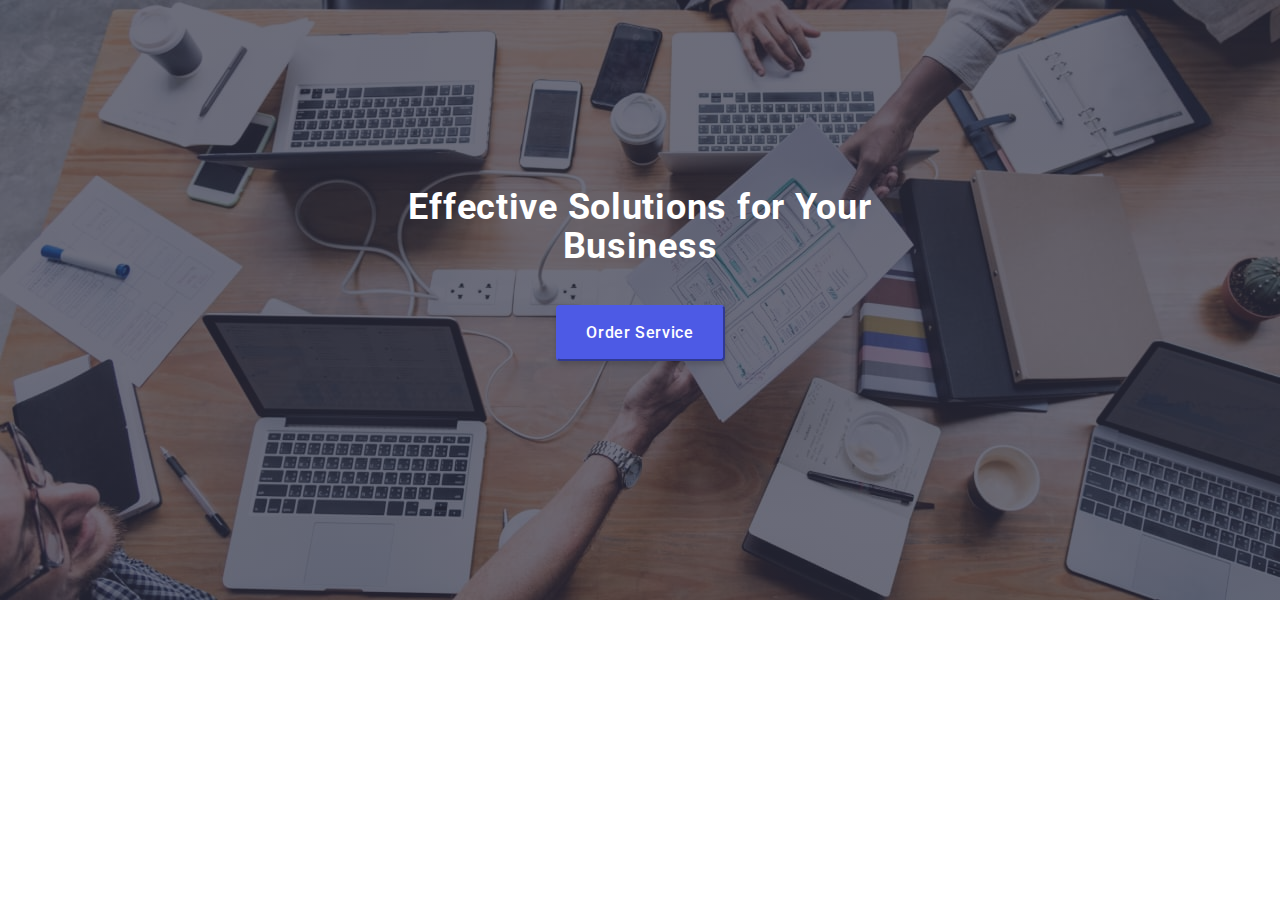
==== index.html @ 5e8e999f "team+customers+begin hero" ====
<!DOCTYPE html>
<html lang="en">
<head>
    <meta charset="UTF-8">
    <meta http-equiv="X-UA-Compatible" content="IE=edge">
    <meta name="viewport" content="width=device-width, initial-scale=1.0">
    <title>WEBStudio</title>
    <link rel="preconnect" href="https://fonts.googleapis.com">
    <link rel="preconnect" href="https://fonts.gstatic.com" crossorigin>
    <link href="https://fonts.googleapis.com/css2?family=Raleway:wght@800&family=Roboto:wght@400;500;700&display=swap" rel="stylesheet">
    <link rel="stylesheet" href="https://cdnjs.cloudflare.com/ajax/libs/modern-normalize/1.1.0/modern-normalize.min.css">
    <link rel="stylesheet" href="./css/styles.css">
    <link rel="stylesheet" href="./css/mobile.css">
    <link rel="stylesheet" href="./css/tablet.css">
    <link rel="stylesheet" href="./css/desktop.css">
</head>
<body>

        <!-- <header class="main-header">
            <div class="flex container">
            <nav class="menu  flex-box-nav">
                <a class="link logo " href="./index.html"><span class="first-part-logo ">Web</span>Studio</a>
                <ul class="list flex-nav">
                    <li class="menu-item">
                        <a class="menu-link link current" href="./index.html">Studio</a> </li>
                    <li class="menu-item">
                        <a class="menu-link link" href="./portfolio.html">Portfolio</a></li>
                    <li class="menu-item">
                        <a class="menu-link link" href="">Contacts</a></li>
                </ul>
            </nav>
            <ul class="list flex-contact">  
                <li><a class="link contact-email" href="mailto:info@devstudio.com">info@devstudio.com</a></li>
                <li><a class="link contact-phone-number" href="tel:+110001111111">+11 (000) 111-11-11</a></li>      
            </ul>
        </div>
        </header> -->
    
<main>
    <section class="hero">
        <div class="container box-hero">
        <h1 class="hero-tittle dark-theme">Effective Solutions for Your Business</h1>
        <button class="modal-btn" data-modal-open type="button">Order Service</button>
        </div>
    </section>
    <!-- <section class="tools">
        <div class="container box-tools">
    <h2 class="visually-hidden">Our tools</h2>
        <ul class="list flex main-flex-tools">
            <li class="tools-flex icon-antenna">
                <h3 class="title-tools ">Strategy</h3>
                <p class="section-description">Our goal is to identify the business
                    problem to walk away with the perfect and creative solution. </p>
            </li>
            <li class="tools-flex icon-clock">
                <h3 class="title-tools ">Punctuality</h3>
                <p class="section-description">Bring the key message to the brand's audience for the best price within the shortest possible time.</p>
            </li>
            <li class="tools-flex icon-diagram">
                <h3 class="title-tools">Diligence</h3>
                <p class="section-description">Research and confirm brands that present the strongest digital growth opportunities and minimize risk.</p>
            </li>
            <li class="tools-flex icon-astronaut">
                <h3 class="title-tools">Technologies</h3>
                <p class="section-description">Design practice focused on digital experiences. We bring forth a deep passion for problem-solving.</p>
            </li>
        </ul>
    </div>
    </section> -->
    <!-- <section class="functions">
        <div class="container">
        <h2 class="title-functions ">What are we doing</h2>
            <ul class="list flex">
                <li><a class="link" href=""><img src="./images/what-are-we-doing/display.jpg" alt="display with information" width="360"> </a></li>
                <li><a class="link" href=""><img src="./images/what-are-we-doing/display-variant.jpg" alt="variation of stiles display" width="360"></a></li>
                <li> <a class="link" href=""><img src="./images/what-are-we-doing/display-notebook.jpg" alt="display in front of notebook" width="360"></a></li>
            </ul>
        </div>
        </section> -->

    <!-- <section class="team">
        <div class="container box-tools">
        <h2 class="title-functions"> Our Team </h2>
        <ul class="list flex">
            <li class="team-bg">
                <a class="link" href=""><img src="./images/Our-Team/mark-guerrero.jpg" alt="Mark Guerrero" width="264"></a>
                <div class="box-team">
                <h3 class="subteam-title">Mark Guerrero</h3>
                <p class="paragraph-team">Product Designer</p>

                <ul class="team-list list">
                    <li class="team-soc-list">
                        <a href="" class="team-soc-link link"> 
                            <svg class="team-soc-icon" width="20" height="20">
                            <use href="./images/icons/soc-link/symbol-defs.svg#icon-instagram"></use>
                        </svg>   
                    </a>
                    </li>
                    <li class="team-soc-list">
                        <a href="" class="team-soc-link link"> 
                            <svg class="team-soc-icon" width="20" height="20">
                            <use href="./images/icons/soc-link/symbol-defs.svg#icon-twitter"></use>
                        </svg>   
                    </a>
                    </li>
                    <li class="team-soc-list">
                        <a href="" class="team-soc-link link"> 
                            <svg class="team-soc-icon" width="20" height="20">
                            <use href="./images/icons/soc-link/symbol-defs.svg#icon-facebook"></use>
                        </svg>   
                    </a>
                    </li>
                    <li class="team-soc-list">
                        <a href="" class="team-soc-link link"> 
                            <svg class="team-soc-icon" width="20" height="20">
                            <use href="./images/icons/soc-link/symbol-defs.svg#icon-linkedin"></use>
                        </svg>   
                    </a>
                    </li>
                </ul>
                </div>
            </li>
            <li class="team-bg">
                <a class="link" href=""><img src="./images/Our-Team/tom-ford.jpg" alt="Tom Ford" width="264"></a>
                <div class="box-team">
                <h3 class="subteam-title">Tom Ford</h3>
                <p class="paragraph-team">Frontend Developer</p>
                <ul class="team-list list">
                    <li class="team-soc-list">
                        <a href="" class="team-soc-link link"> 
                            <svg class="team-soc-icon" width="20" height="20">
                            <use href="./images/icons/soc-link/symbol-defs.svg#icon-instagram"></use>
                        </svg>   
                    </a>
                    </li>
                    <li class="team-soc-list">
                        <a href="" class="team-soc-link link"> 
                            <svg class="team-soc-icon" width="20" height="20">
                            <use href="./images/icons/soc-link/symbol-defs.svg#icon-twitter"></use>
                        </svg>   
                    </a>
                    </li>
                    <li class="team-soc-list">
                        <a href="" class="team-soc-link link"> 
                            <svg class="team-soc-icon" width="20" height="20">
                            <use href="./images/icons/soc-link/symbol-defs.svg#icon-facebook"></use>
                        </svg>   
                    </a>
                    </li>
                    <li class="team-soc-list">
                        <a href="" class="team-soc-link link"> 
                            <svg class="team-soc-icon" width="20" height="20">
                            <use href="./images/icons/soc-link/symbol-defs.svg#icon-linkedin"></use>
                        </svg>   
                    </a>
                    </li>
                </ul>
                </div>
            </li>
            <li class="team-bg">
                <a class="link" href=""><img src="./images/Our-Team/camila-garcia.jpg" alt="Camila Garcia" width="264"></a>
                <div class="box-team">
                <h3 class="subteam-title">Camila Garcia</h3>
                <p class="paragraph-team">Marketing</p>
                <ul class="team-list list">
                    <li class="team-soc-list">
                        <a href="" class="team-soc-link link"> 
                            <svg class="team-soc-icon" width="20" height="20">
                            <use href="./images/icons/soc-link/symbol-defs.svg#icon-instagram"></use>
                        </svg>   
                    </a>
                    </li>
                    <li class="team-soc-list">
                        <a href="" class="team-soc-link link"> 
                            <svg class="team-soc-icon" width="20" height="20">
                            <use href="./images/icons/soc-link/symbol-defs.svg#icon-twitter"></use>
                        </svg>   
                    </a>
                    </li>
                    <li class="team-soc-list">
                        <a href="" class="team-soc-link link"> 
                            <svg class="team-soc-icon" width="20" height="20">
                            <use href="./images/icons/soc-link/symbol-defs.svg#icon-facebook"></use>
                        </svg>   
                    </a>
                    </li>
                    <li class="team-soc-list">
                        <a href="" class="team-soc-link link"> 
                            <svg class="team-soc-icon" width="20" height="20">
                            <use href="./images/icons/soc-link/symbol-defs.svg#icon-linkedin"></use>
                        </svg>   
                    </a>
                    </li>
                </ul>
                </div>
            </li>
            <li class="team-bg">
                <a class="link" href=""><img src="./images/Our-Team/daniel-wilson.jpg" alt="Daniel Wilson" width="264"></a>
                <div class="box-team">
                <h3 class="subteam-title">Daniel Wilson</h3>
                <p class="paragraph-team">UI Designer</p>
                <ul class="team-list list">
                    <li class="team-soc-list">
                        <a href="" class="team-soc-link link"> 
                            <svg class="team-soc-icon" width="20" height="20">
                            <use href="./images/icons/soc-link/symbol-defs.svg#icon-instagram"></use>
                        </svg>   
                    </a>
                    </li>
                    <li class="team-soc-list">
                        <a href="" class="team-soc-link link"> 
                            <svg class="team-soc-icon" width="20" height="20">
                            <use href="./images/icons/soc-link/symbol-defs.svg#icon-twitter"></use>
                        </svg>   
                    </a>
                    </li>
                    <li class="team-soc-list">
                        <a href="" class="team-soc-link link"> 
                            <svg class="team-soc-icon" width="20" height="20">
                            <use href="./images/icons/soc-link/symbol-defs.svg#icon-facebook"></use>
                        </svg>   
                    </a>
                    </li>
                    <li class="team-soc-list">
                        <a href="" class="team-soc-link link"> 
                            <svg class="team-soc-icon" width="20" height="20">
                            <use href="./images/icons/soc-link/symbol-defs.svg#icon-linkedin"></use>
                        </svg>   
                    </a>
                    </li>
                </ul>
                </div>

            </li>
        </ul>
        </div>
    </section> -->
    <!-- <section class="customers">
        <div class="container customers-box">
        <h2 class="title-customers">Customers</h2>
            <ul class="custom-list list">
                
                    <li class="customers-item">
                    <a href="" class="customers-soc-link link"> 
                        <svg class="icon-customer" width="104" height="56">
                            <use href="./images/icons/logo/symbol-defs.svg#icon-ya-company"></use>
                        </svg> </a>
                    </li>
                    <li class="customers-item">
                        <a href="" class="customers-soc-link link"> <svg class="icon-customer" width="104" height="56">
                                <use href="./images/icons/logo/symbol-defs.svg#icon-tagline-here"  ></use>
                            </svg> </a>
                    </li>
                    <li class="customers-item">
                        <a href="" class="customers-soc-link link"> <svg class="icon-customer" width="104" height="56">
                                <use href="./images/icons/logo/symbol-defs.svg#icon-company"  ></use>
                            </svg> </a>
                        </li>
                    <li class="customers-item">
                        <a href="" class="customers-soc-link link"> <svg class="icon-customer" width="104" height="56">
                                <use href="./images/icons/logo/symbol-defs.svg#icon-foster-peters"  ></use>
                            </svg> </a>
                    </li>
                    <li class="customers-item">
                        <a href="" class="customers-soc-link link"> <svg class="icon-customer" width="104" height="56">
                                <use href="./images/icons/logo/symbol-defs.svg#icon-brand" ></use>
                            </svg> </a>
                        </li>
                    <li class="customers-item">
                        <a href="" class="customers-soc-link link"> <svg class="icon-customer" width="104" height="56">
                                <use href="./images/icons/logo/symbol-defs.svg#icon-tag-line"  ></use>
                                </svg> </a>
                    </li>                
            </ul>

        </div>
    </section> -->
</main>

<!-- <footer class="dark-theme footer-bg" >
    <div class="footer-media">
        <div class="dark-theme-container">
            <a class="link logo dark-theme" href="./index.html"><span class="first-part-logo">Web</span>Studio</a>
            <p class="info-footer" > Increase the flow of customers and sales for your business with digital marketing & growth solutions.</p>
        
    </div>
    <div class="social-media">
        <h3 class="title-media">
            Social media
        </h3>
        <ul class="footer-list list">
            <li class="footer-soc-list">
                <a href="" class=" footer-soc-link link"> 
                    <svg class="icon-footer" width="20" height="20" >
                    <use href="./images/icons/soc-link/symbol-defs.svg#icon-instagram"></use>
                </svg>   
            </a>
            </li>
            <li class="footer-soc-list">
                <a href="" class=" footer-soc-link link"> 
                    <svg class="icon-footer" width="20" height="20" >
                    <use href="./images/icons/soc-link/symbol-defs.svg#icon-twitter"></use>
                </svg>   
            </a>
            </li>
            <li class="footer-soc-list">
                <a href="" class=" footer-soc-link link"> 
                    <svg class="icon-footer" width="20" height="20" >
                    <use href="./images/icons/soc-link/symbol-defs.svg#icon-facebook"></use>
                </svg>   
            </a>
            </li>
            <li class="footer-soc-list">
                <a href="" class=" footer-soc-link link"> 
                    <svg class="icon-footer" width="20" height="20" >
                    <use href="./images/icons/soc-link/symbol-defs.svg#icon-linkedin"></use>
                </svg>   
            </a>
            </li>
        </ul>
    </div>
    <div class="subscribe">
        
            <h2 class="title-subscribe">Subscribe</h2>
            <form action="" class="form-subscribe">
                <input 
                type="text"
                name="subscribe-input"
                class="subscribe-input"
                placeholder="E-mail"
                >
                <button type="submit" class="btn-subscribe">Subscribe</button>
            </form>
        
    </div>
</div>
    

</footer> -->

<div class="backdrop is-hidden" data-modal>
    <div class="modal">
<button type="button" data-modal-close class="modal-close">
   
        <svg class="" width="8" height="8">
        <use href="./images/icons/modal-close/symbol-defs.svg#icon-close"></use>
        </svg>
    
</button>
<p class="modal-title">
    Leave your contacts and we will call you back
</p>

<form class="modal-form">
    <div class="modal-field">
<label class="modal-label" for="user-name">Name</label>
    <div class="input-wrap">
        <input type="text"
        class="modal-input"
        id="user-name"
        name="user-name"
        placeholder=""
        >
        <svg class="modal-input-icon" width="18" height="18">
            <use 
            href="./images/icons/modal-close/symbol-defs.svg#icon-person-black-18dp"></use>
            </svg>
    </div>
</div>

<div class="modal-field">
    <label class="modal-label" for="user-phone">Phone</label>
    <div class="input-wrap">
        <input type="tel" 
        class="modal-input"
        id="user-phone"
        name="user-phone"
        placeholder=""
        title="+380 (095) 111-11-11"
        >
        <svg class="modal-input-icon" width="18" height="18">
            <use 
            href="./images/icons/modal-close/symbol-defs.svg#icon-phone-black-18dp"></use>
        </svg>
    </div>
</div>

<div class="modal-field">
<label class="modal-label" for="user-email">Email</label>
    <div class="input-wrap">
        <input type="email"
        class="modal-input"
        id="user-email"
        name="user-email" 
        placeholder=""
        >
        <svg class="modal-input-icon" width="18" height="18">
            <use
            href="./images/icons/modal-close/symbol-defs.svg#icon-email-black-18dp"></use>
        </svg>
    </div>
</div>
<div class="modal-field">
    <label class="modal-label" for="user-text">Comment</label>
    <textarea 
        name="user-text" 
        class="modal-comment"
        id="user-text" 
        name="user-text"
        placeholder="Text input"
        ></textarea>
</div>

<div class="modal-field">
<input type="checkbox" 
    id="policy"
    name="policy"
    value="true"
    class="modal-check visually-hidden"
>
<label for="policy"
class="check-text"
>I accept the terms and conditions of the &nbsp;<a href="" class="privacy-policy">Privacy Policy</a>
</label>

</div>

<button type="submit" class="btn-send">Send</button>
</form>
    </div>
        </div>
<script src="./js/modal.js"></script>
</body>
</html>
---- css/styles.css ----
:root{    
    --logo-font:'Raleway', sans-serif;
    --primary-font:'Roboto', sans-serif;
    --accent-color:orange; 
    --primary-text-color:#2E2F42;
    --secondary-text-color:#434455;
    --link-background-color:#4D5AE5;
    --white-font:#FFFFFF;
}

img
{
    display: block;
    max-width: 100%;
    width: 100%;
    height: auto;
    
}
.list{
    list-style: none;
    }
.link {
    text-decoration: none;
}
/* =============HEADER ============= */
body{
    font-family: var(--primary-font);
    color: var(--primary-text-color);
}

h1,h2,h3,h4,h5,h6, p {margin: 0; }

ul {margin: 0;padding-left: 0;}

/* =============FLEX-BOX ============= */

.container{
    /* outline: 2px solid tomato; */
    /* width: 1158px; */
    padding-left: 15px;
    padding-right: 15px;
    margin-left: auto;
    margin-right: auto;
}

/* .container-header{
    width: 1158px;
    margin-left: auto;
    margin-right: auto;
} */

.flex-box-nav{
    display: flex;
    align-items: center;
}

.flex-nav{ 
    display: flex;
    margin-left: 76px;}

.flex-nav .menu-item:not(last-child){
    margin-right: 40px;}

/* =============/FLEX-BOX ============= */


.logo{
    font-family: var(--logo-font);
    text-transform: uppercase;
    font-weight: 800;
    font-size: 18px;
    line-height: 1.33;
    display: flex;
    align-items: center;
    letter-spacing: 0.03em;
    font-family: var(--primary-font);
    color: var(--primary-text-color);

    padding-top: 24px;
    padding-bottom: 24px;
}

.menu .logo{
    font-family: var(--logo-font);
}

.first-part-logo{
    color:var(--link-background-color);
    font-family: var(--logo-font);
}


.main-header{
    /* position: absolute; */
    width: 100%;
    
    background-color: var(--white-font);
    
    border-bottom-width: 1px;
    border-bottom-style: solid;
    border-bottom-color: #E7E9FC;
}

.current{
position: relative;

}

.current::after{
    content: '';
    position: absolute;
    left: 0;
    bottom: -1px;
    width: 100%;
    height: 4px;
    border-radius: 2px;
    background-color:  #404BBF;
}


/*.menu{}*/

.menu-link{    
    font-weight: 500;
    font-size: 16px;
    line-height: 1.5;
    letter-spacing: 0.02em;
    font-family: var(--primary-font);
    color: var(--primary-text-color);
    transition-property: color;
    transition-duration: 250ms;
    transition-timing-function: cubic-bezier(0.4, 0, 0.2, 1);

    }

    .menu-item .menu-link{
        display: block;
        padding-top: 24px;
        padding-bottom: 24px;
    }

.menu-link:hover, .menu-link:focus {
    color: #404BBF;
}

.contact-email, .contact-phone-number{
    font-size: 16px;
    line-height: 1.5;
    letter-spacing: 0.02em;
    color: var(--secondary-text-color);
    padding-top: 24px;
    padding-bottom: 24px;
    transition-property: color;
    transition-duration: 250ms;
    transition-timing-function: cubic-bezier(0.4, 0, 0.2, 1);
}
.flex-contact{
    display: flex;
    margin-left: auto;

}
/* .flex{
    display: flex;
    align-items: center; 
    gap:24px;
    } */



.contact-email:hover,.contact-email:focus,
.contact-phone-number:hover, .contact-phone-number:focus{
    color: #404BBF;
}

.contact-phone-number{
    margin-left: 40px;
}

/* =============/HEADER ============= */



/* =================COMPONENTS======== */
.modal-btn{
    font-family: var(--primary-font);
    font-weight: 500;
    font-size: 16px;
    display: block;

    min-width: 169px;
    height: 56px;  
    margin-top: 72px;
    margin-left: auto;
    margin-right: auto;
    
    line-height: 1.5;
    
    letter-spacing: 0.04em;
    color: var(--white-font);
    background: var(--link-background-color);
    box-shadow: 0px 4px 4px rgba(0, 0, 0, 0.15);
    border-radius: 4px;     
    cursor: pointer;
    border-color: var(--link-background-color);

    transition-property: background-color;
    transition-duration: 250ms;
    transition-timing-function: cubic-bezier(0.4, 0, 0.2, 1);
}

.modal-btn:hover, 
.modal-btn:focus{
    background-color: #404BBF;
}


.dark-theme{    
    color: var(--white-font);
}

.logo.dark-theme{
    padding-top: 0;
    padding-bottom: 0;
    margin-bottom: 16px;
}
/* ================FOOTER=========== */
.footer-bg{
    background-color:var(--primary-text-color);  
    padding-top: 100px;
    padding-bottom: 100px;}


.dark-theme-container{
    width: 264px;
    /* margin-right: auto; */
    padding-left: 15px;
    padding-right: 15px;
    
}  

.footer-media{
    width: 1158px;
    padding-left: 15px;
    padding-right: 15px;
    margin-left: auto;
    margin-right: auto;
    justify-content:flex-start;

    gap: 120px;

    display: flex;
/* outline: 1px solid red; */
align-items: baseline;
}

.title-media{
    margin-bottom: 16px;

    font-weight: 500;
    font-size: 16px;
    line-height: 1.5;
}


.info-footer{
    font-size: 16px;
    line-height: 1.5;
    letter-spacing: 0.02em;
    color: #E7E9FC;
    width: 264px;
    margin-top: 18px;

    transition-property: color;
    transition-duration: 250ms;
    transition-timing-function: cubic-bezier(0.4, 0, 0.2, 1);
}

/* .logo.dark-theme{


} */


.info-footer:hover, 
.info-footer:focus{color:var(--accent-color);}

.footer-list{
display: flex;
justify-content: center;
gap: 16px;
/* width: 208px; */
}

.footer-soc-list{
    width: 40px;
    height: 40px;

}

.footer-soc-link{
    width: 100%;
    height: 100%;
    background-color: rgba(255, 255, 255, 0.1);
    display: flex;
    align-items: center;
    justify-content: center;
    border-radius: 50%;

    transition-property: background-color;
    transition-duration: 250ms;
    transition-timing-function: cubic-bezier(0.4, 0, 0.2, 1);
}

    .icon-footer{
        fill: #fff;
    }

    .footer-soc-link:hover,
    .footer-soc-link:focus {
        background-color: #31D0AA;;
    }

    .subscribe{
        min-width: 455px;
        /* outline: 1px solid red; */

        display: flex;
        flex-direction: column;

        margin-left: -40px;
    }

    .title-subscribe{
        margin-bottom: 16px;

        font-family: var(--primary-font);         
        font-weight: 500;
        font-size: 16px;
        line-height: 1.5;
        letter-spacing: 0.02em;
        color: #FFFFFF;
    }

    .form-subscribe{
        display: flex;
        gap: 24px;
    }

    .subscribe-input{
        width: 264px;
        height: 40px;
        
        border-radius: 4px;
        background-color: transparent;
        border: 1px solid rgba(255, 255, 255, 0.3);
        
        font-family: var(--primary-font);
        font-size: 12px;
        line-height: 2;
        letter-spacing: 0.04em;        
        color: rgb(255, 255, 255, 0.6);
        padding-left: 16px;

    } 
    .btn-with-icon{
 position: relative;

    }

    .btn-subscribe{
        
        min-width: 165px;
        min-height: 40px;
        background-color: #4D5AE5;
        border-radius: 4px;
        border: none;

        font-family: var(--primary-font);       
        font-weight: 500;
        font-size: 16px;
        line-height: 1.5;
        letter-spacing: 0.04em;
        color: #FFFFFF;
        cursor: pointer;

        transition-property: background-color;
        transition-duration: 250ms;
        transition-timing-function: cubic-bezier(0.4, 0, 0.2, 1);
    }

    .btn-subscribe:hover, .btn-subscribe:focus{
        background-color: #404BBF;
    }

    .btn-subscribe::after{
        display: inline-block;
        content:"";
        width: 24px;
        height: 20px;
        background-color: transparent;
        background-image: url(../images/icons/footer-subscribe/Frame-3.svg);
        fill: #fff;
        margin-left: 16px;
    }
    
/* ================/FOOTER=========== */


/*=================/COMPONENTS======== */

/* ================HERO=========== */
.hero{
    max-width: 1440px;
    background-color: var(--primary-text-color);
    padding-top: 188px;
    padding-bottom: 188px;
    height: 600px;
    margin-left: auto;
    margin-right: auto;
    background-image: linear-gradient(rgba(46, 47, 66, 0.7), rgba(46, 47, 66, 0.7)),
            url(../images/hero-bg/people-office-bg.jpg);   
}

.hero-tittle{   
    font-size: 32px;
    line-height: 1.07;
    text-align: center;
    letter-spacing: 0.02em;    
    max-width: 540px; 
    margin: 0 auto;
}
/* .box-hero{
    

} */
.functions{
    padding-bottom:120px;

}
.tools{
    padding-top: 120px;
    padding-bottom: 120px;
}
.tools-flex{
    display: inline-block;
    width: 264px;
    }

.tools-flex:nth-child(3){
    min-width: 264px;
}

/* .tools-link{
    width: 100%;
height: 100%;
background-color: #F4F4FD;
display: flex;
align-items: center;
justify-content: center;
border-radius: 4px; 
} */

.tools-link-icon{
fill: #FFFFFF;
}


.main-flex-tools .tools-flex:nth-child(3){
    width: 267px;
}

/* .box-tools{
   box-shadow: rgba(46, 47, 66, 0.08)
   rgba(46, 47, 66, 0.16)
   rgba(46, 47, 66, 0.08)
    
} */



.title-tools{
    font-weight: 500;
    font-size: 20px;
    line-height: 1.2;
    letter-spacing: 0.02em;
    width: 100%; 
    margin-bottom: 8px;

    }

.title-functions{
    font-size: 36px;
    line-height: 1.11;
    text-align: center;
    letter-spacing: 0.02em;
    text-transform: capitalize;

    margin-bottom: 72px;
}

.title-functions .flex{
    /* width: calc((100%-72px)/3); */
    gap: 24px;
}

.tools-flex::before{
    content:"";
    width: 100%;
    height: 112px;
    background-color: #F4F4FD;
    display: flex;
    border-radius: 4px;
    background-repeat: no-repeat;
    background-position: center;
    margin-bottom: 8px;
}

.tools-flex.icon-antenna::before{
    background-image: url('../images/icons/tools-icons/antenna.svg');
}

.tools-flex.icon-clock::before{
    background-image: url('../images/icons/tools-icons/clock.svg');
}

.tools-flex.icon-diagram::before{
    background-image: url('../images/icons/tools-icons/diagram.svg');
}

.tools-flex.icon-astronaut::before{
    background-image: url('../images/icons/tools-icons/astronaut.svg');
}

.team{
background-color: #F4F4FD ;
padding-bottom:128px ;
padding-top: 96px;

}

.main-flex-tools{
    align-items:flex-start;

}

.row-two{width: (100%-);}

.team-bg{
    background-color: var(--white-font);
    border-radius: 4px;
    box-shadow: 0px 1px 6px rgba(46, 47, 66, 0.08), 
    0px 1px 1px rgba(46, 47, 66, 0.16),
    0px 2px 1px rgba(46, 47, 66, 0.08);
    margin-bottom: 72px;

}

/* .flex{
display: flex;
flex-wrap: wrap;
gap: 24px;
width: 100%;
} */

.team-list{
display: flex;
justify-content: center;
gap: 24px;
}

.team-soc-list{
width: 40px;
height: 40px;

}

.team-soc-link{
    width: 100%;
    height: 100%;
    background-color: #4D5AE5;
    display: flex;
    align-items: center;
    justify-content: center;
    border-radius: 50%;

    transition-property: background-color;
    transition-duration: 250ms;
    transition-timing-function: cubic-bezier(0.4, 0, 0.2, 1);
}

.team-soc-link:hover,.team-soc-link:focus{
    background-color: #404BBF;
}
.team-soc-icon{
    fill: #ffffff;
}

.box-team{
    /* width: 264px; */
    width: 100%;
    padding-top: 32px;
    padding-bottom: 32px;
    text-align: center;
}

.subteam-title{
    font-weight: 500;
    font-size: 20px;
    line-height: 1.2;
    letter-spacing: 0.02em;   

    margin-bottom: 8px;
}

.paragraph-team{
    font-size: 16px;
    line-height: 24px;
    /*text-align: center;*/
    letter-spacing: 0.02em;
    color: var(--secondary-text-color);
    margin-bottom: 8px;
}

.section-description{    
    font-size: 16px;
    line-height: 1.5;
    letter-spacing: 0.02em;
    color: var(--secondary-text-color);
}
.tools-flex.icon-diagram>.section-description{
    min-width: 266px;
}
/* ================/HERO=========== */




/* ================PORTFOLIO=========== */

.main-font-navigation{
    margin-bottom: 72px;
    justify-content:center;

    transition-property: color;
    transition-duration: 250ms;
    transition-timing-function: cubic-bezier(0.4, 0, 0.2, 1);
}


.main-font-navigation:hover, 
.main-font-navigation:focus {
    color: var(--accent-color); 
}

.main-font-navigation-button{
    font-family: var(--primary-font);
    font-weight: 500;
    font-size: 16px;
    line-height: 1.5;
    letter-spacing: 0.04em;
    cursor: pointer;

    padding: 12px 24px;
}

.main-font-image{
    font-weight: 500;
    font-size: 20px;
    line-height: 1.2;
    letter-spacing: 0.02em;
}

.links-page{
    padding-top: 96px;
    padding-bottom: 120px;
}
.secondary-font-image{
    
    font-size: 16px;
    line-height: 1.5;
    letter-spacing: 0.02em;
    color:var(--secondary-text-color);

    padding-top: 8px;
    
}
.mix-box-portfolio{
    width: 360px;
    margin-right: 24px;
    margin-bottom: 48px;
    
    border-width: 1px;
    border-style: solid;
    border-color: #E7E9FC;

    box-shadow: 0px 1px 6px rgba(46, 47, 66, 0.08);

    transition-property: box-shadow;
    transition-duration: 250ms;
    transition-timing-function: cubic-bezier(0.4, 0, 0.2, 1);

    position: relative;
}

.mix-box-portfolio:hover, 
.mix-box-portfolio:focus{
    box-shadow: 0px 1px 6px rgba(46, 47, 66, 0.08), 
    0px 1px 1px rgba(46, 47, 66, 0.16),
    0px 2px 1px rgba(46, 47, 66, 0.08);
}
.mix-box-portfolio:nth-child(3n){
    margin-right: 0;
}
.mix-box-portfolio:nth-last-child(-n+3){
    margin-bottom: 0;
}

.mix-box-portfolio:hover .portfolio-text{
    transform: translateY(0%);

}
.portfolio-text{
    position: absolute;
    top: 0;
    font-size: 16px;
    line-height: 1.5;
    letter-spacing: 0.02em;
    color: #F4F4FD;
    background-color: rgb(77, 90, 229);
    padding-left: 32px;
    padding-top: 40px;
    padding-right: 32px;
    padding-bottom: 164px;
    height: 100%;

    transform: translateY(100%);

    transition: transform 250ms cubic-bezier(0.4, 0, 0.2, 1);
}

.img-portfolio-wrap{
    position: relative;
    overflow: hidden;
}

/* .first-button{
    background-color: #404BBF;
    color: var(--white-font); 
    border-color: #404BBF;
    border-radius: 4px;  


} */

.primary-theme-button{
    background-color: #F4F4FD;
    color: var(--link-background-color);
    border-color: #E7E9FC;
    border-radius: 4px;

    transition-property: background-color, color, border-color;
    transition-duration: 250ms;
    transition-timing-function: cubic-bezier(0.4, 0, 0.2, 1);

}

.primary-theme-button:hover,
.primary-theme-button:focus{
    background-color: #404BBF;
    color: var(--white-font); 
    border-color: #404BBF;


}
.secondary-link-image{
    background-color: var(--link-background-color);
    font-size: 16px;
    line-height: 1.5;
    letter-spacing: 0.02em;
    color: #F4F4FD;
}
/* .box-nav-portfolio{
    
} */

.container-main-portfolio{
    
    width: 1158px;
    padding-left: 15px;
    padding-right: 15px;
    margin-left: auto;
    margin-right: auto;

}

.flex-container{
    display: flex;
    flex-wrap: wrap;
}
.container .flex-container{
    padding-bottom: 120px;
    padding-top: 32px;
}

.title-card{
    padding-top: 32px;
    padding-left: 16px;
    padding-bottom: 32px;
    /* padding-right: 54px; */
}

.customers{
    padding-top: 96px;
    padding-bottom: 96px;
}

/* .customers-box{
padding-top: 96px;

} */

.title-customers{
    font-size: 36px;
    line-height:1.11 ;
    text-align: center;
    letter-spacing: 0.02em;    
    margin-bottom: 72px;
}

.custom-list{
    display:flex ;
    gap:16px;
    flex-wrap: wrap;
    row-gap: 72px;
}



.customers-item{
    width: calc((100% - 16px) / 2);
    height: 88px;
    
    }

.icon-customer{
    fill: currentColor;
    /* transition-property: border;
    transition-duration: 250ms;
    transition-timing-function: cubic-bezier(0.4, 0, 0.2, 1); */
}

.customers-soc-link{
    width: 100%;
    height: 100%;
    border-radius: 4px;
    border: 1px solid #8E8F99;
    color: #8E8F99;  
    display: flex;
    justify-content: center;
    align-items: center;

    transition-property: border color;
    transition-duration: 250ms;
    transition-timing-function: cubic-bezier(0.4, 0, 0.2, 1); 
    }

.customers-soc-link:hover, 
.customers-soc-link:focus{
    border: 1px solid #4D5AE5;
    color: #4D5AE5;
}



/* .customers-soc-link:hover .icon-customer,
.customers-soc-link:focus .icon-customer {
    fill: #4D5AE5;
    /* transition-property: border;
    transition-duration: 250ms;
    transition-timing-function: cubic-bezier(0.4, 0, 0.2, 1);     
}*/
/* .customers-soc-link+.icon-customer{
    transition-property: border;
    transition-duration: 250ms;
    transition-timing-function: cubic-bezier(0.4, 0, 0.2, 1);

} */

/* .icon-customer:hover, .icon-customer:focus{
    fill: #4D5AE5;
    
} */

.social-media{
    min-width: 96px;

    /* outline: 1px solid red; */
}

    /* ================/PORTFOLIO=========== */

/* ================Скрытый заголовок! Не редактировать=========== */
.visually-hidden {
    position: absolute;
    white-space: nowrap;
    width: 1px;
    height: 1px;
    overflow: hidden;
    border: 0;
    padding: 0;
    clip: rect(0 0 0 0);
    clip-path: inset(50%);
    margin: -1px;
}
/* ================/Скрытый заголовок! Не редактировать=========== */

.backdrop{
    position: fixed;
    top: 0;
    
    width: 100%;
    height: 100%;
    background-color: rgba(46, 47, 66, 0.4);

    transition-property: opacity visibility;
    transition-duration: 250ms;
    transition-timing-function: cubic-bezier(0.4, 0, 0.2, 1);
}
.is-hidden{
    opacity: 0;
    visibility: hidden;
    pointer-events: none;
}

.backdrop.is-hidden .modal{
    transform: translate(-50%, -50%) scale(0);
}

.modal{
    position: absolute;
    top: 50%;
    left:50%;

    transform: translate(-50%, -50%) scale(1);
    width: 408px;
    min-height: 576px;
    background-color: #FCFCFC;
    box-shadow: 0px 1px 1px rgba(0, 0, 0, 0.14), 0px 1px 3px rgba(0, 0, 0, 0.12), 0px 2px 1px rgba(0, 0, 0, 0.2);
    border-radius: 4px;

    padding: 24px;
    transition: transform 250ms cubic-bezier(0.4, 0, 0.2, 1);
}

.modal-close{
    width: 24px;
    height: 24px; 
    border-radius: 50%;
    display: flex;
    justify-content: center;
    align-items: center;
    margin-left: auto;
    background-color: #E7E9FC;
    border: 1px solid rgba(0, 0, 0, 0.1);
    margin-bottom: 24px;
    fill: #000000;

    transition-property: fill  background-color;
    transition-duration: 250ms;
    transition-timing-function: cubic-bezier(0.4, 0, 0.2, 1);


}
.modal-close:hover, .modal-close:hover:focus{
fill: #ffff;
background-color: #404BBF;
}


.modal-title{
    font-family: var(--primary-font);
    font-weight: 500;
    font-size: 16px;
    line-height: 1.5;
    letter-spacing: 0.02em;
    color: #2E2F42;

    text-align: center;

}

.modal-form{
color:#FCFCFC;
}

.modal-input{
    width: 100%;
    height: 40px;
    border: 1px solid rgba(33, 33, 33, 0.2);
    border-radius: 4px;
    outline: transparent;
    font-size: 12px;
    padding-left: 38px;
    background-color: #FCFCFC;
    
    }
    .modal-input:focus, .modal-comment:focus {
        border-color: #4D5AE5;
    }
    .modal-input:focus+.modal-input-icon{
        fill: #4D5AE5;
    }


.modal-label{
    font-family: var(--primary-font);
    font-size: 12px;
    line-height: 1.33;
    letter-spacing: 0.04em;
    color: #8E8F99;
    background-color: #FCFCFC;;
    display: inline-block;
    margin-bottom: 4px;
  
    

}

.modal-input-icon{
position: absolute;
left: 16px;
top: 50%;
transform: translateY(-50%);


}
.modal-field{
    margin-bottom: 8px;
    
}
.input-wrap{
   
position: relative;
}

.modal-comment{
    width: 100%;
    height: 120px;
    border: 1px solid rgba(33, 33, 33, 0.2);
    border-radius: 4px;
    outline: transparent;
    padding-left: 16px;
    padding-top: 8px;
    
    font-family: var(--primary-font);
    font-size: 12px;
    line-height: 1.33;
    letter-spacing: 0.04em;
    resize: none;
    background-color: #FCFCFC;

}

.modal-comment::placeholder{
    font-size: 12px;
    color: rgba(117, 117, 117, 0.5);
}

/* .modal-check{

} */
.check-text{
    font-size: 12px;
    line-height: 1.33;
    letter-spacing: 0.04em;
    color: #757575;
    display: flex;
   

}

.check-text::before{
    content: '';
    width: 16px;
    height: 16px;
    border: 1.25px solid #2E2F42;
    border-radius: 2px;
   transition: background-color 250ms cubic-bezier(0.4, 0, 0.2, 1);
   margin-right: 8px;
}

.modal-check:checked+.check-text::before{
background-color: #404BBF;
border: none;
background-image: url(../images/icons/Vector.svg);
background-position: center;
background-repeat: no-repeat;
}

.privacy-policy{
    margin-left: 1px;
color:#4D5AE5;}

.btn-send{
    margin-top: 24px;
    margin-bottom: 24px;
    margin-left: auto;
    margin-right: auto;
    display: block;    
    
        width: 169px;
        min-height: 56px;
        background-color: #4D5AE5;
        border-radius: 4px;
        border: none;

        font-family: var(--primary-font);       
        font-weight: 500;
        font-size: 16px;
        line-height: 1.5;
        letter-spacing: 0.04em;
        color: #FFFFFF;
        cursor: pointer;

        transition-property: background-color;
        transition-duration: 250ms;
        transition-timing-function: cubic-bezier(0.4, 0, 0.2, 1);
    }

    .btn-send:is(:hover, :focus) {
    background-color: #404BBF;  
    }
---- css/mobile.css ----
@media screen and (min-width: 480px) {
    .container{
        max-width: 426px;
}
.customers-item{
    width: calc((100% - 16px) / 2);
    
    }
.hero-tittle{   
        font-size: 36px;
    }
}
---- css/tablet.css ----
@media screen and (min-width: 768px) {
    .container{
        max-width: 582px;
    }
    .flex{
        display: flex;
        flex-wrap: wrap;
        gap:24px;
        justify-content: center;
        }

        .modal-btn{
            
            
            margin-top: 40px;
}
---- css/desktop.css ----
@media screen and (min-width: 1200px) {
    .container{
        max-width: 1200px;
}
    .customers-item{
            width: calc((100% - 120px) / 6);    
            }
    .custom-list{
                justify-content: center;
                row-gap: 0px;
            }
    
}
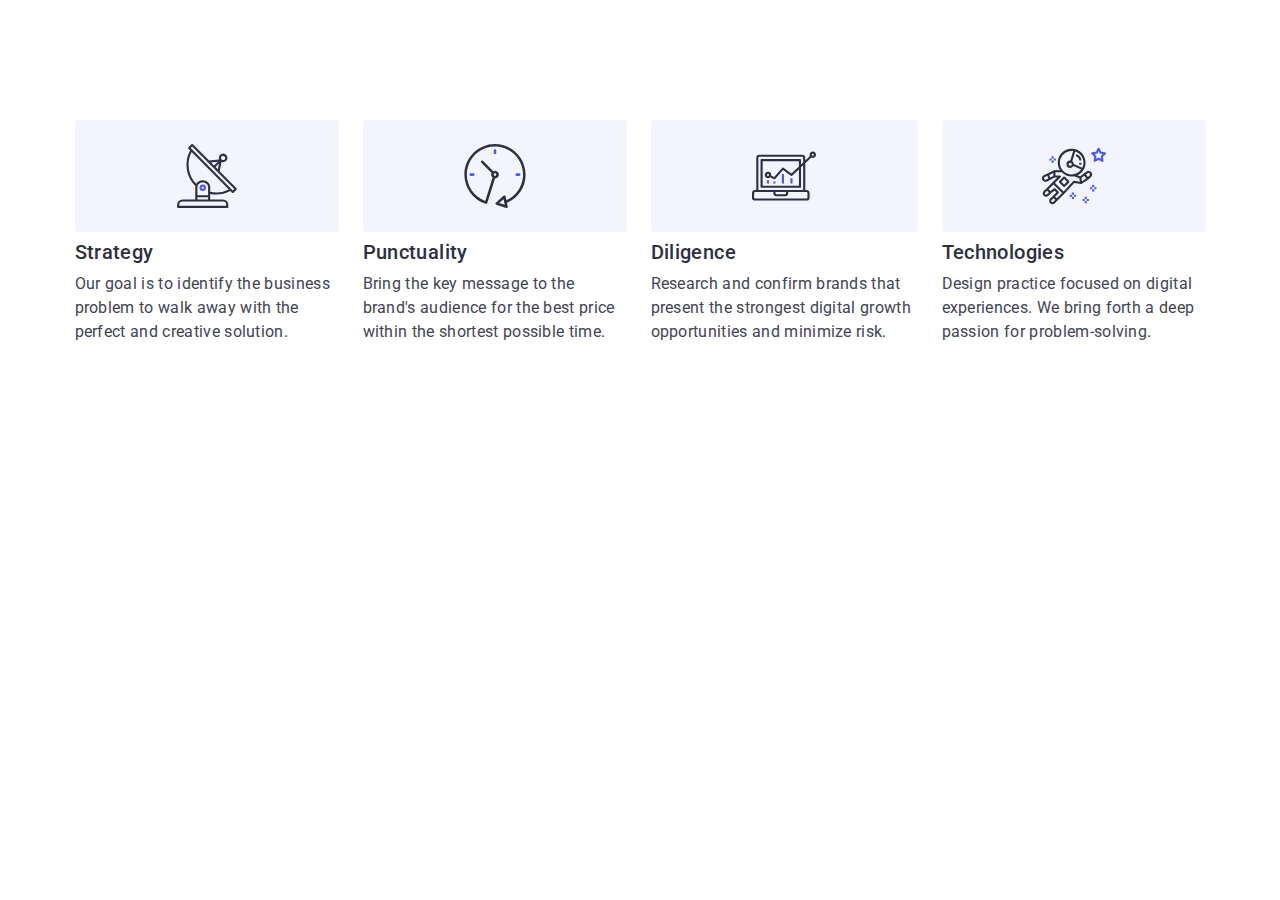
==== commit d9947001: "tools" ====
--- a/index.html
+++ b/index.html
@@ -37,13 +37,13 @@
         </header> -->
     
 <main>
-    <section class="hero">
+    <!-- <section class="hero">
         <div class="container box-hero">
         <h1 class="hero-tittle dark-theme">Effective Solutions for Your Business</h1>
         <button class="modal-btn" data-modal-open type="button">Order Service</button>
         </div>
-    </section>
-    <!-- <section class="tools">
+    </section> -->
+    <section class="tools">
         <div class="container box-tools">
     <h2 class="visually-hidden">Our tools</h2>
         <ul class="list flex main-flex-tools">
@@ -66,7 +66,7 @@
             </li>
         </ul>
     </div>
-    </section> -->
+    </section>
     <!-- <section class="functions">
         <div class="container">
         <h2 class="title-functions ">What are we doing</h2>
--- a/css/styles.css
+++ b/css/styles.css
@@ -412,13 +412,15 @@
 .hero{
     max-width: 1440px;
     background-color: var(--primary-text-color);
-    padding-top: 188px;
-    padding-bottom: 188px;
-    height: 600px;
+    padding-top: 112px;
+    padding-bottom: 112px;
     margin-left: auto;
     margin-right: auto;
     background-image: linear-gradient(rgba(46, 47, 66, 0.7), rgba(46, 47, 66, 0.7)),
-            url(../images/hero-bg/people-office-bg.jpg);   
+            url(../images/hero-bg/Dark-bg-mob.jpg);  
+    background-position: center;
+    background-size: cover;
+    background-repeat: no-repeat; 
 }
 
 .hero-tittle{   
@@ -426,7 +428,7 @@
     line-height: 1.07;
     text-align: center;
     letter-spacing: 0.02em;    
-    max-width: 540px; 
+    max-width: 320px; 
     margin: 0 auto;
 }
 /* .box-hero{
@@ -438,17 +440,19 @@
 
 }
 .tools{
-    padding-top: 120px;
-    padding-bottom: 120px;
+    padding-top: 96px;
+    padding-bottom: 96px;
 }
 .tools-flex{
     display: inline-block;
-    width: 264px;
+    width: 100%;
+    margin-bottom: 72px;
     }
 
 .tools-flex:nth-child(3){
     min-width: 264px;
 }
+
 
 /* .tools-link{
     width: 100%;
@@ -465,9 +469,7 @@
 }
 
 
-.main-flex-tools .tools-flex:nth-child(3){
-    width: 267px;
-}
+
 
 /* .box-tools{
    box-shadow: rgba(46, 47, 66, 0.08)
@@ -480,11 +482,12 @@
 
 .title-tools{
     font-weight: 500;
-    font-size: 20px;
-    line-height: 1.2;
+    font-size: 36px;
+    line-height: 1.1;
     letter-spacing: 0.02em;
     width: 100%; 
     margin-bottom: 8px;
+    text-align: center;
 
     }
 
@@ -503,33 +506,6 @@
     gap: 24px;
 }
 
-.tools-flex::before{
-    content:"";
-    width: 100%;
-    height: 112px;
-    background-color: #F4F4FD;
-    display: flex;
-    border-radius: 4px;
-    background-repeat: no-repeat;
-    background-position: center;
-    margin-bottom: 8px;
-}
-
-.tools-flex.icon-antenna::before{
-    background-image: url('../images/icons/tools-icons/antenna.svg');
-}
-
-.tools-flex.icon-clock::before{
-    background-image: url('../images/icons/tools-icons/clock.svg');
-}
-
-.tools-flex.icon-diagram::before{
-    background-image: url('../images/icons/tools-icons/diagram.svg');
-}
-
-.tools-flex.icon-astronaut::before{
-    background-image: url('../images/icons/tools-icons/astronaut.svg');
-}
 
 .team{
 background-color: #F4F4FD ;
@@ -622,7 +598,7 @@
 }
 
 .section-description{    
-    font-size: 16px;
+    font-size: 11px;
     line-height: 1.5;
     letter-spacing: 0.02em;
     color: var(--secondary-text-color);
@@ -1131,7 +1107,10 @@
     background-color: #404BBF;  
     } 
 
-
-
-
+/* 319-479  cont 0-290  */
+    @media screen and (min-width: 320px) {
+    .container {
+      max-width: 319px;
+    }
+}
   
--- a/css/mobile.css
+++ b/css/mobile.css
@@ -9,4 +9,11 @@
 .hero-tittle{   
         font-size: 36px;
     }
+    .hero{
+        background-image: linear-gradient(rgba(46, 47, 66, 0.7), rgba(46, 47, 66, 0.7)), url(../images/hero-bg/Dark-bg-tab.jpg);
+    }
+    .section-description{    
+        font-size: 16px;
+    }
+    
 }--- a/css/tablet.css
+++ b/css/tablet.css
@@ -6,11 +6,25 @@
         display: flex;
         flex-wrap: wrap;
         gap:24px;
+        row-gap: 72px;
         justify-content: center;
         }
 
-        .modal-btn{
-            
-            
-            margin-top: 40px;
-}+        .modal-btn{     
+                margin-top: 40px;
+}
+        .hero-tittle {
+    font-size: 56px;
+}
+
+.hero-tittle{ 
+    max-width: 497px;}
+.tools-flex{
+    width: calc((100% - 24px) / 2);
+    margin-bottom: 0px;
+}
+.title-tools{
+    text-align: left;
+}
+    }
+
--- a/css/desktop.css
+++ b/css/desktop.css
@@ -9,5 +9,50 @@
                 justify-content: center;
                 row-gap: 0px;
             }
+    .modal-btn {
+                margin-top: 48px;
     
+}
+.tools-flex{
+    width: 264px;
+}
+.tools-flex::before{
+    content:"";
+    width: 100%;
+    height: 112px;
+    background-color: #F4F4FD;
+    display: flex;
+    border-radius: 4px;
+    background-repeat: no-repeat;
+    background-position: center;
+    margin-bottom: 8px;
+}
+
+.tools-flex.icon-antenna::before{
+    background-image: url('../images/icons/tools-icons/antenna.svg');
+}
+
+.tools-flex.icon-clock::before{
+    background-image: url('../images/icons/tools-icons/clock.svg');
+}
+
+.tools-flex.icon-diagram::before{
+    background-image: url('../images/icons/tools-icons/diagram.svg');
+}
+
+.tools-flex.icon-astronaut::before{
+    background-image: url('../images/icons/tools-icons/astronaut.svg');
+}
+.tools{
+    padding-top: 120px;
+    padding-bottom: 120px;
+}
+.main-flex-tools .tools-flex:nth-child(3){
+    width: 267px;
+}
+.title-tools{
+    text-align: left;
+    font-size: 20px;
+    line-height: 1.2;
+}
 }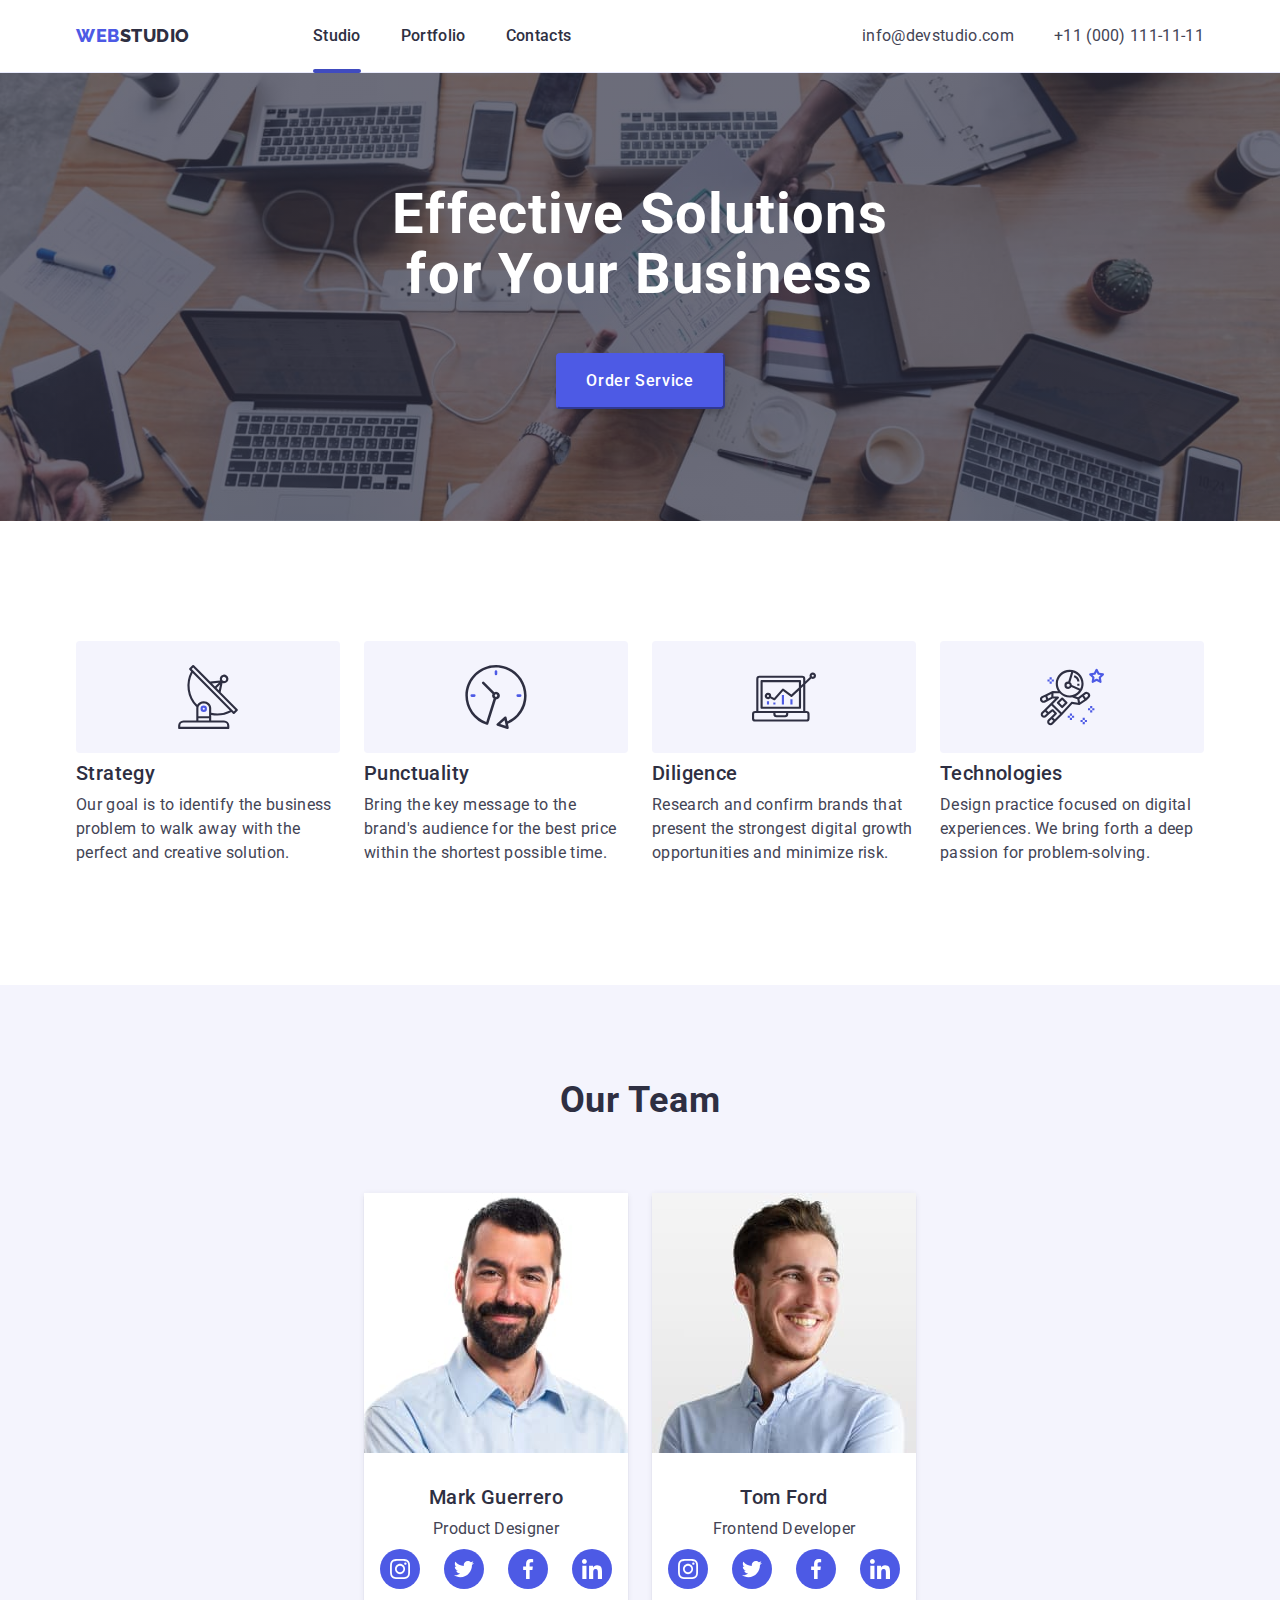
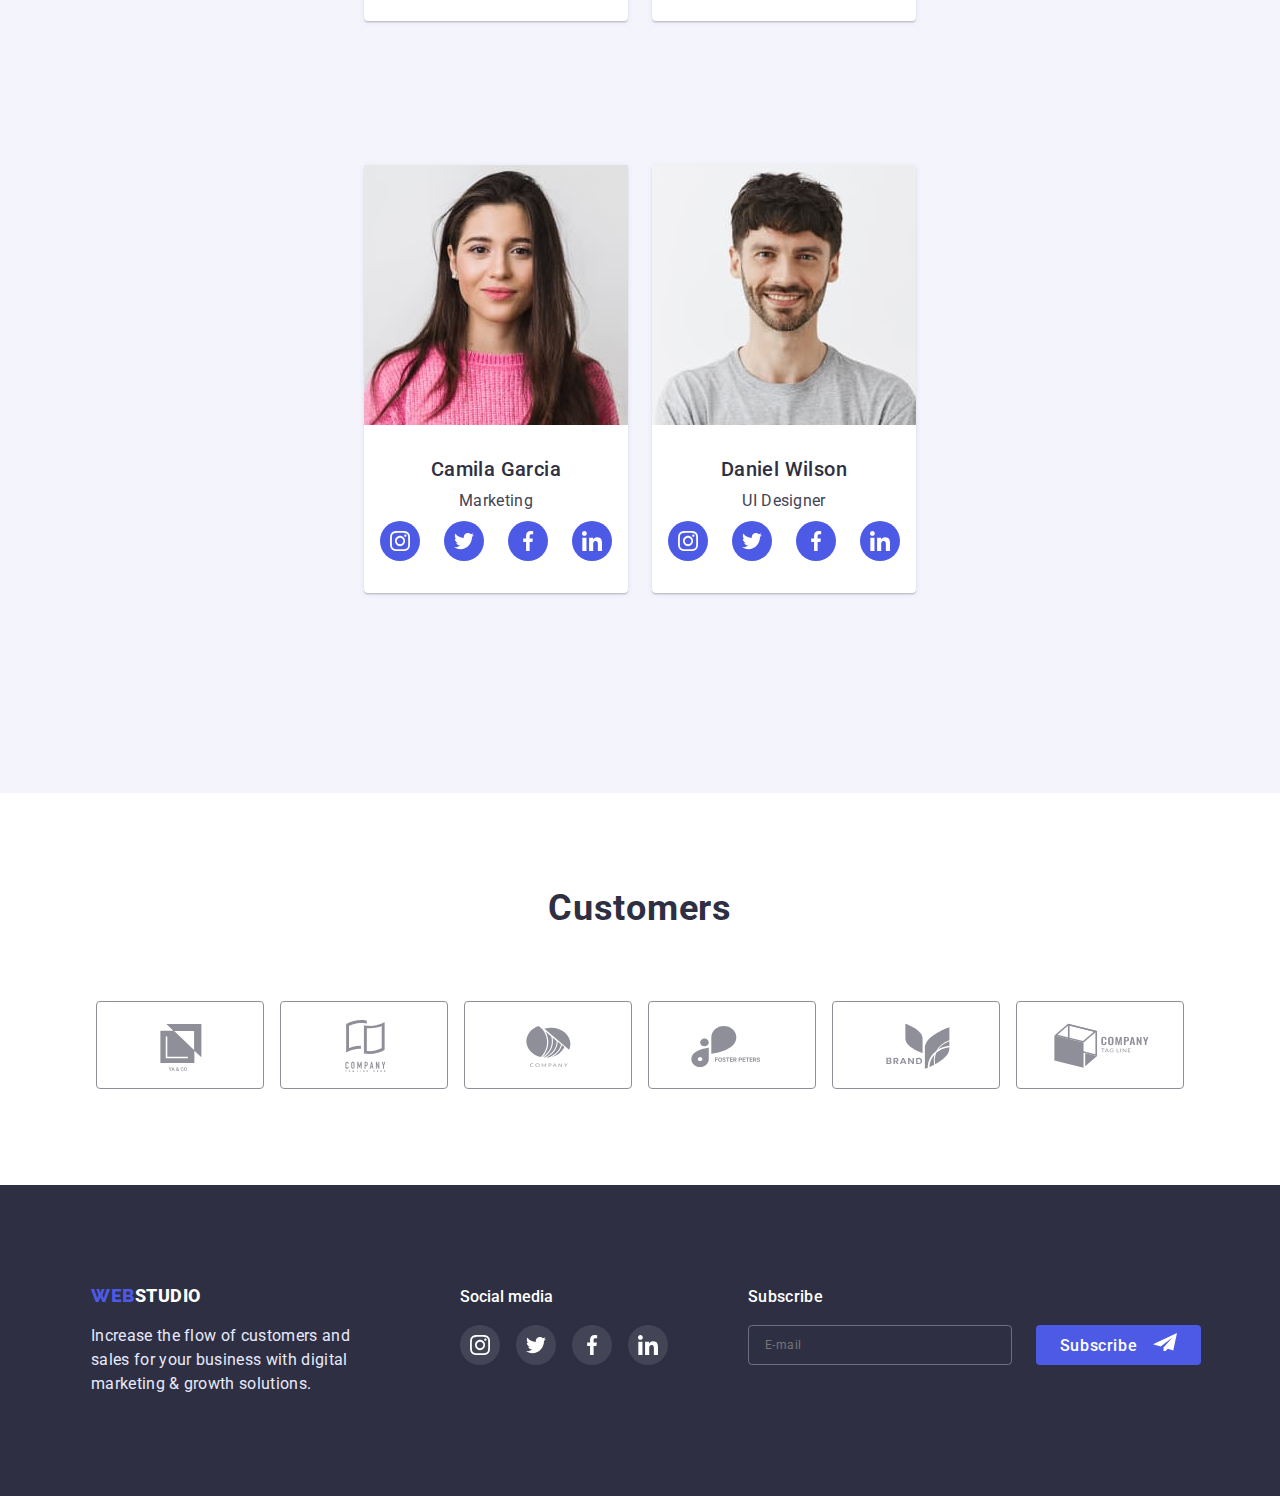
==== commit 99b2738a: "до футера" ====
--- a/index.html
+++ b/index.html
@@ -16,10 +16,11 @@
 </head>
 <body>
 
-        <!-- <header class="main-header">
-            <div class="flex container">
+        <header class="main-header">
+            <div class="container header-flex">
             <nav class="menu  flex-box-nav">
                 <a class="link logo " href="./index.html"><span class="first-part-logo ">Web</span>Studio</a>
+                
                 <ul class="list flex-nav">
                     <li class="menu-item">
                         <a class="menu-link link current" href="./index.html">Studio</a> </li>
@@ -28,25 +29,29 @@
                     <li class="menu-item">
                         <a class="menu-link link" href="">Contacts</a></li>
                 </ul>
+                    <button class="btn-hamburger-link" type="button"><svg class="btn-hamburger-icon" width="32" height="22">
+                        <use href="./images/icons/modal-close/symbol-defs.svg#icon-charm_menu-hamburger"></use>
+                    </svg>
+                    </button>
             </nav>
             <ul class="list flex-contact">  
                 <li><a class="link contact-email" href="mailto:info@devstudio.com">info@devstudio.com</a></li>
                 <li><a class="link contact-phone-number" href="tel:+110001111111">+11 (000) 111-11-11</a></li>      
             </ul>
         </div>
-        </header> -->
+        </header>
     
 <main>
-    <!-- <section class="hero">
+    <section class="hero">
         <div class="container box-hero">
         <h1 class="hero-tittle dark-theme">Effective Solutions for Your Business</h1>
         <button class="modal-btn" data-modal-open type="button">Order Service</button>
         </div>
-    </section> -->
+    </section>
     <section class="tools">
-        <div class="container box-tools">
+        <div class="container-tools box-tools">
     <h2 class="visually-hidden">Our tools</h2>
-        <ul class="list flex main-flex-tools">
+        <ul class="list main-flex-tools">
             <li class="tools-flex icon-antenna">
                 <h3 class="title-tools ">Strategy</h3>
                 <p class="section-description">Our goal is to identify the business
@@ -78,12 +83,14 @@
         </div>
         </section> -->
 
-    <!-- <section class="team">
-        <div class="container box-tools">
+    <section class="team">
+        <div class="container-team box-tools">
         <h2 class="title-functions"> Our Team </h2>
         <ul class="list flex">
             <li class="team-bg">
-                <a class="link" href=""><img src="./images/Our-Team/mark-guerrero.jpg" alt="Mark Guerrero" width="264"></a>
+                <a class="link" href=""><img src="./images/Our-Team/mark-guerrero.jpg" alt="Mark Guerrero" 
+                srcset="./images/Our-Team/mark-guerrero.jpg 1x, ./images/Our-Team/mark-guerrero-2x.jpg 2x" width="264">
+            </a>
                 <div class="box-team">
                 <h3 class="subteam-title">Mark Guerrero</h3>
                 <p class="paragraph-team">Product Designer</p>
@@ -121,7 +128,9 @@
                 </div>
             </li>
             <li class="team-bg">
-                <a class="link" href=""><img src="./images/Our-Team/tom-ford.jpg" alt="Tom Ford" width="264"></a>
+                <a class="link" href=""><img src="./images/Our-Team/tom-ford.jpg" alt="Tom Ford"
+                    srcset="./images/Our-Team/tom-ford.jpg 1x, ./images/Our-Team/tom-ford-2x.jpg 2x"
+                    width="264"></a>
                 <div class="box-team">
                 <h3 class="subteam-title">Tom Ford</h3>
                 <p class="paragraph-team">Frontend Developer</p>
@@ -158,7 +167,9 @@
                 </div>
             </li>
             <li class="team-bg">
-                <a class="link" href=""><img src="./images/Our-Team/camila-garcia.jpg" alt="Camila Garcia" width="264"></a>
+                <a class="link" href=""><img src="./images/Our-Team/camila-garcia.jpg" alt="Camila Garcia" 
+                    srcset="./images/Our-Team/camila-garcia.jpg 1x, ./images/Our-Team/camila-garcia-2x.jpg 2x"
+                    width="264"></a>
                 <div class="box-team">
                 <h3 class="subteam-title">Camila Garcia</h3>
                 <p class="paragraph-team">Marketing</p>
@@ -195,7 +206,9 @@
                 </div>
             </li>
             <li class="team-bg">
-                <a class="link" href=""><img src="./images/Our-Team/daniel-wilson.jpg" alt="Daniel Wilson" width="264"></a>
+                <a class="link" href=""><img src="./images/Our-Team/daniel-wilson.jpg" alt="Daniel Wilson" 
+                    srcset="./images/Our-Team/daniel-wilson.jpg 1x, ./images/Our-Team/daniel-wilson-2x.jpg 2x"
+                    width="264"></a>
                 <div class="box-team">
                 <h3 class="subteam-title">Daniel Wilson</h3>
                 <p class="paragraph-team">UI Designer</p>
@@ -234,9 +247,9 @@
             </li>
         </ul>
         </div>
-    </section> -->
-    <!-- <section class="customers">
-        <div class="container customers-box">
+    </section>
+    <section class="customers">
+        <div class="container-customer">
         <h2 class="title-customers">Customers</h2>
             <ul class="custom-list list">
                 
@@ -274,10 +287,10 @@
             </ul>
 
         </div>
-    </section> -->
+    </section>
 </main>
 
-<!-- <footer class="dark-theme footer-bg" >
+<footer class="dark-theme footer-bg" >
     <div class="footer-media">
         <div class="dark-theme-container">
             <a class="link logo dark-theme" href="./index.html"><span class="first-part-logo">Web</span>Studio</a>
@@ -336,7 +349,7 @@
 </div>
     
 
-</footer> -->
+</footer>
 
 <div class="backdrop is-hidden" data-modal>
     <div class="modal">
--- a/css/styles.css
+++ b/css/styles.css
@@ -34,7 +34,7 @@
 
 /* =============FLEX-BOX ============= */
 
-.container{
+.container-team{
     /* outline: 2px solid tomato; */
     /* width: 1158px; */
     padding-left: 15px;
@@ -43,23 +43,48 @@
     margin-right: auto;
 }
 
-/* .container-header{
-    width: 1158px;
+.container-tools, .container{
+    
+    padding-left: 15px;
+    padding-right: 15px;
+    margin-left: auto;
+    margin-right: auto;
+}
+.container-customer{
+    padding-left: 15px;
+    padding-right: 15px;
+    margin-left: auto;
+    margin-right: auto; 
+}
+.flex{
+    display: flex;
+    flex-wrap: wrap;
+    gap:24px;
+    row-gap: 72px;
+    justify-content: center;
+    }
+/* .container-max{
+    
+    padding-left: 15px;
+    padding-right: 15px;
     margin-left: auto;
     margin-right: auto;
 } */
 
+.header-flex{
+    display: block;
+}
+
 .flex-box-nav{
     display: flex;
     align-items: center;
 }
 
 .flex-nav{ 
-    display: flex;
-    margin-left: 76px;}
-
-.flex-nav .menu-item:not(last-child){
-    margin-right: 40px;}
+    display: none;
+    /* margin-left: 76px;} */}
+
+
 
 /* =============/FLEX-BOX ============= */
 
@@ -69,7 +94,7 @@
     text-transform: uppercase;
     font-weight: 800;
     font-size: 18px;
-    line-height: 1.33;
+    line-height: 1.17;
     display: flex;
     align-items: center;
     letter-spacing: 0.03em;
@@ -117,53 +142,45 @@
     background-color:  #404BBF;
 }
 
+.btn-hamburger-link{
+    background-color: #FFFFFF;
+    border: none;
+    display: block;
+    margin-left: auto;
+
+}
+.btn-hamburger-icon{
+    stroke: #000000;
+}
+/* .team-soc-link{
+    
+    
+    
+    align-items: center;
+    
+    border-radius: 50%;
+
+    transition-property: background-color;
+    transition-duration: 250ms;
+    transition-timing-function: cubic-bezier(0.4, 0, 0.2, 1);
+}
+
+.team-soc-link:hover,.team-soc-link:focus{
+    background-color: #404BBF;
+}
+.team-soc-icon{
+    fill: #ffffff;
+} */
+
 
 /*.menu{}*/
 
-.menu-link{    
-    font-weight: 500;
-    font-size: 16px;
-    line-height: 1.5;
-    letter-spacing: 0.02em;
-    font-family: var(--primary-font);
-    color: var(--primary-text-color);
-    transition-property: color;
-    transition-duration: 250ms;
-    transition-timing-function: cubic-bezier(0.4, 0, 0.2, 1);
-
-    }
-
-    .menu-item .menu-link{
-        display: block;
-        padding-top: 24px;
-        padding-bottom: 24px;
-    }
-
-.menu-link:hover, .menu-link:focus {
-    color: #404BBF;
-}
-
-.contact-email, .contact-phone-number{
-    font-size: 16px;
-    line-height: 1.5;
-    letter-spacing: 0.02em;
-    color: var(--secondary-text-color);
-    padding-top: 24px;
-    padding-bottom: 24px;
-    transition-property: color;
-    transition-duration: 250ms;
-    transition-timing-function: cubic-bezier(0.4, 0, 0.2, 1);
-}
+
 .flex-contact{
-    display: flex;
-    margin-left: auto;
-
-}
-/* .flex{
-    display: flex;
-    align-items: center; 
-    gap:24px;
-    } */
+    display: none;
+   
+
+}
 
 
 
@@ -173,7 +190,7 @@
 }
 
 .contact-phone-number{
-    margin-left: 40px;
+    /* margin-left: 40px; */
 }
 
 /* =============/HEADER ============= */
@@ -422,6 +439,14 @@
     background-size: cover;
     background-repeat: no-repeat; 
 }
+@media (min-device-pixel-ratio: 2),
+(-webkit-min-device-pixel-ratio: 2),
+(min-resolution: 192dpi),
+(min-resolution: 2dppx) {
+  .hero {
+      background-image: linear-gradient(rgba(46, 47, 66, 0.7), rgba(46, 47, 66, 0.7)), url(../images/hero-bg/Dark-bg-mob-2x.jpg);
+}
+}
 
 .hero-tittle{   
     font-size: 32px;
@@ -446,7 +471,6 @@
 .tools-flex{
     display: inline-block;
     width: 100%;
-    margin-bottom: 72px;
     }
 
 .tools-flex:nth-child(3){
@@ -516,6 +540,12 @@
 
 .main-flex-tools{
     align-items:flex-start;
+    display: flex;
+flex-wrap: wrap;
+gap: 24px;
+  row-gap: 24px;
+row-gap: 72px;
+justify-content: center;
 
 }
 
@@ -531,12 +561,6 @@
 
 }
 
-/* .flex{
-display: flex;
-flex-wrap: wrap;
-gap: 24px;
-width: 100%;
-} */
 
 .team-list{
 display: flex;
@@ -790,10 +814,7 @@
     padding-bottom: 96px;
 }
 
-/* .customers-box{
-padding-top: 96px;
-
-} */
+
 
 .title-customers{
     font-size: 36px;
@@ -1109,8 +1130,11 @@
 
 /* 319-479  cont 0-290  */
     @media screen and (min-width: 320px) {
-    .container {
+    .container-tools {
       max-width: 319px;
     }
-}
-  
+    /* .container-customer{
+        max-width: 319px;   
+    } */
+}
+
--- a/css/mobile.css
+++ b/css/mobile.css
@@ -1,10 +1,18 @@
 @media screen and (min-width: 480px) {
-    .container{
-        max-width: 426px;
+    .container-team{
+        max-width: 294px;
+}
+.container-tools{
+    max-width: 396px;}
+.container-customer{
+    width: 426px;
 }
 .customers-item{
     width: calc((100% - 16px) / 2);
     
+    }
+    .header-flex{
+        display: block;
     }
 .hero-tittle{   
         font-size: 36px;
@@ -12,6 +20,14 @@
     .hero{
         background-image: linear-gradient(rgba(46, 47, 66, 0.7), rgba(46, 47, 66, 0.7)), url(../images/hero-bg/Dark-bg-tab.jpg);
     }
+@media (min-device-pixel-ratio: 2),
+(-webkit-min-device-pixel-ratio: 2),
+(min-resolution: 192dpi),
+(min-resolution: 2dppx) {
+  .hero {
+      background-image: linear-gradient(rgba(46, 47, 66, 0.7), rgba(46, 47, 66, 0.7)), url(../images/hero-bg/Dark-bg-tab-2x.jpg);
+}
+}
     .section-description{    
         font-size: 16px;
     }
--- a/css/tablet.css
+++ b/css/tablet.css
@@ -1,24 +1,93 @@
 @media screen and (min-width: 768px) {
-    .container{
+    .container-team{
         max-width: 582px;
     }
-    .flex{
+    .container-tools{
+        max-width: 736px;}
+    .container{
+            max-width: 736px;
+    }
+    .container-customer{
+            width: 582px;
+        }
+.header-flex{
+            display: flex;
+        }
+.flex-nav {
         display: flex;
-        flex-wrap: wrap;
-        gap:24px;
-        row-gap: 72px;
-        justify-content: center;
-        }
+        margin-left: 123px;}  
 
-        .modal-btn{     
-                margin-top: 40px;
+.flex-nav .menu-item:not(last-child){
+                margin-right: 40px;} 
+.menu-link{    
+                    font-weight: 500;
+                    font-size: 16px;
+                    line-height: 1.5;
+                    letter-spacing: 0.02em;
+                    font-family: var(--primary-font);
+                    color: var(--primary-text-color);
+                    transition-property: color;
+                    transition-duration: 250ms;
+                    transition-timing-function: cubic-bezier(0.4, 0, 0.2, 1);
+                
+                    }
+                
+.menu-item .menu-link{
+                        display: block;
+                        padding-top: 24px;
+                        padding-bottom: 24px;
+                    }
+                
+.menu-link:hover, .menu-link:focus {
+                    color: #404BBF;
+                }
+                
+.contact-email, .contact-phone-number{
+    font-size: 12px;
+    line-height: 1.33;
+    letter-spacing: 0.02em;
+    color: var(--secondary-text-color);
+    /* padding-top: 24px;
+    padding-bottom: 24px; */
+    transition-property: color;
+    transition-duration: 250ms;
+    transition-timing-function: cubic-bezier(0.4, 0, 0.2, 1);
+                }
+.flex-contact{
+                    display: flex;
+                    justify-content: flex-end;
+                    flex-wrap: wrap;
+                    align-items: flex-end;
+                    margin-bottom: 10px;
+                }    
+            
+.btn-hamburger-link{ 
+display: none;
 }
-        .hero-tittle {
+
+
+
+.modal-btn{     
+        margin-top: 40px;
+}
+.hero-tittle {
     font-size: 56px;
 }
 
 .hero-tittle{ 
     max-width: 497px;}
+    .hero{
+        background-image: linear-gradient(rgba(46, 47, 66, 0.7), rgba(46, 47, 66, 0.7)), url(../images/hero-bg/people-office-bg.jpg);
+    }
+
+    @media (min-device-pixel-ratio: 2),
+  (-webkit-min-device-pixel-ratio: 2),
+  (min-resolution: 192dpi),
+  (min-resolution: 2dppx) {
+    .hero {
+        background-image: linear-gradient(rgba(46, 47, 66, 0.7), rgba(46, 47, 66, 0.7)), url(../images/hero-bg/people-office-bg-2x.jpg);
+  }
+}
 .tools-flex{
     width: calc((100% - 24px) / 2);
     margin-bottom: 0px;
@@ -26,5 +95,9 @@
 .title-tools{
     text-align: left;
 }
+.customers-item{
+    width: calc((100% - 48px) / 3);
+}
+
     }
 
--- a/css/desktop.css
+++ b/css/desktop.css
@@ -1,20 +1,49 @@
 @media screen and (min-width: 1200px) {
-    .container{
-        max-width: 1200px;
+.container-team{
+        width: 1158px;
 }
-    .customers-item{
+.container-tools, .container{
+    max-width: 1158px;}
+
+.container-max{
+    width: 1200px;
+}
+.container-customer{
+    width: 1158px;
+}
+.header-flex{
+    display: flex;
+    justify-content: space-between;
+}
+.contact-email, .contact-phone-number {
+    font-size: 16px;
+    line-height: 1.5;}
+
+    .contact-phone-number {
+        margin-left: 40px;
+}
+
+.flex-contact {
+        display: flex;
+        justify-content: flex-end;
+        /* flex-wrap: wrap; */
+        align-items: center;
+        margin-bottom: 0;}
+
+.customers-item{
             width: calc((100% - 120px) / 6);    
             }
-    .custom-list{
+.custom-list{
                 justify-content: center;
                 row-gap: 0px;
             }
-    .modal-btn {
+.modal-btn {
                 margin-top: 48px;
     
 }
 .tools-flex{
-    width: 264px;
+    /* width: 264px; */
+    width: calc((100%-72px)/3);
 }
 .tools-flex::before{
     content:"";
@@ -47,6 +76,7 @@
     padding-top: 120px;
     padding-bottom: 120px;
 }
+.main-flex-tools{flex-wrap: nowrap;}
 .main-flex-tools .tools-flex:nth-child(3){
     width: 267px;
 }
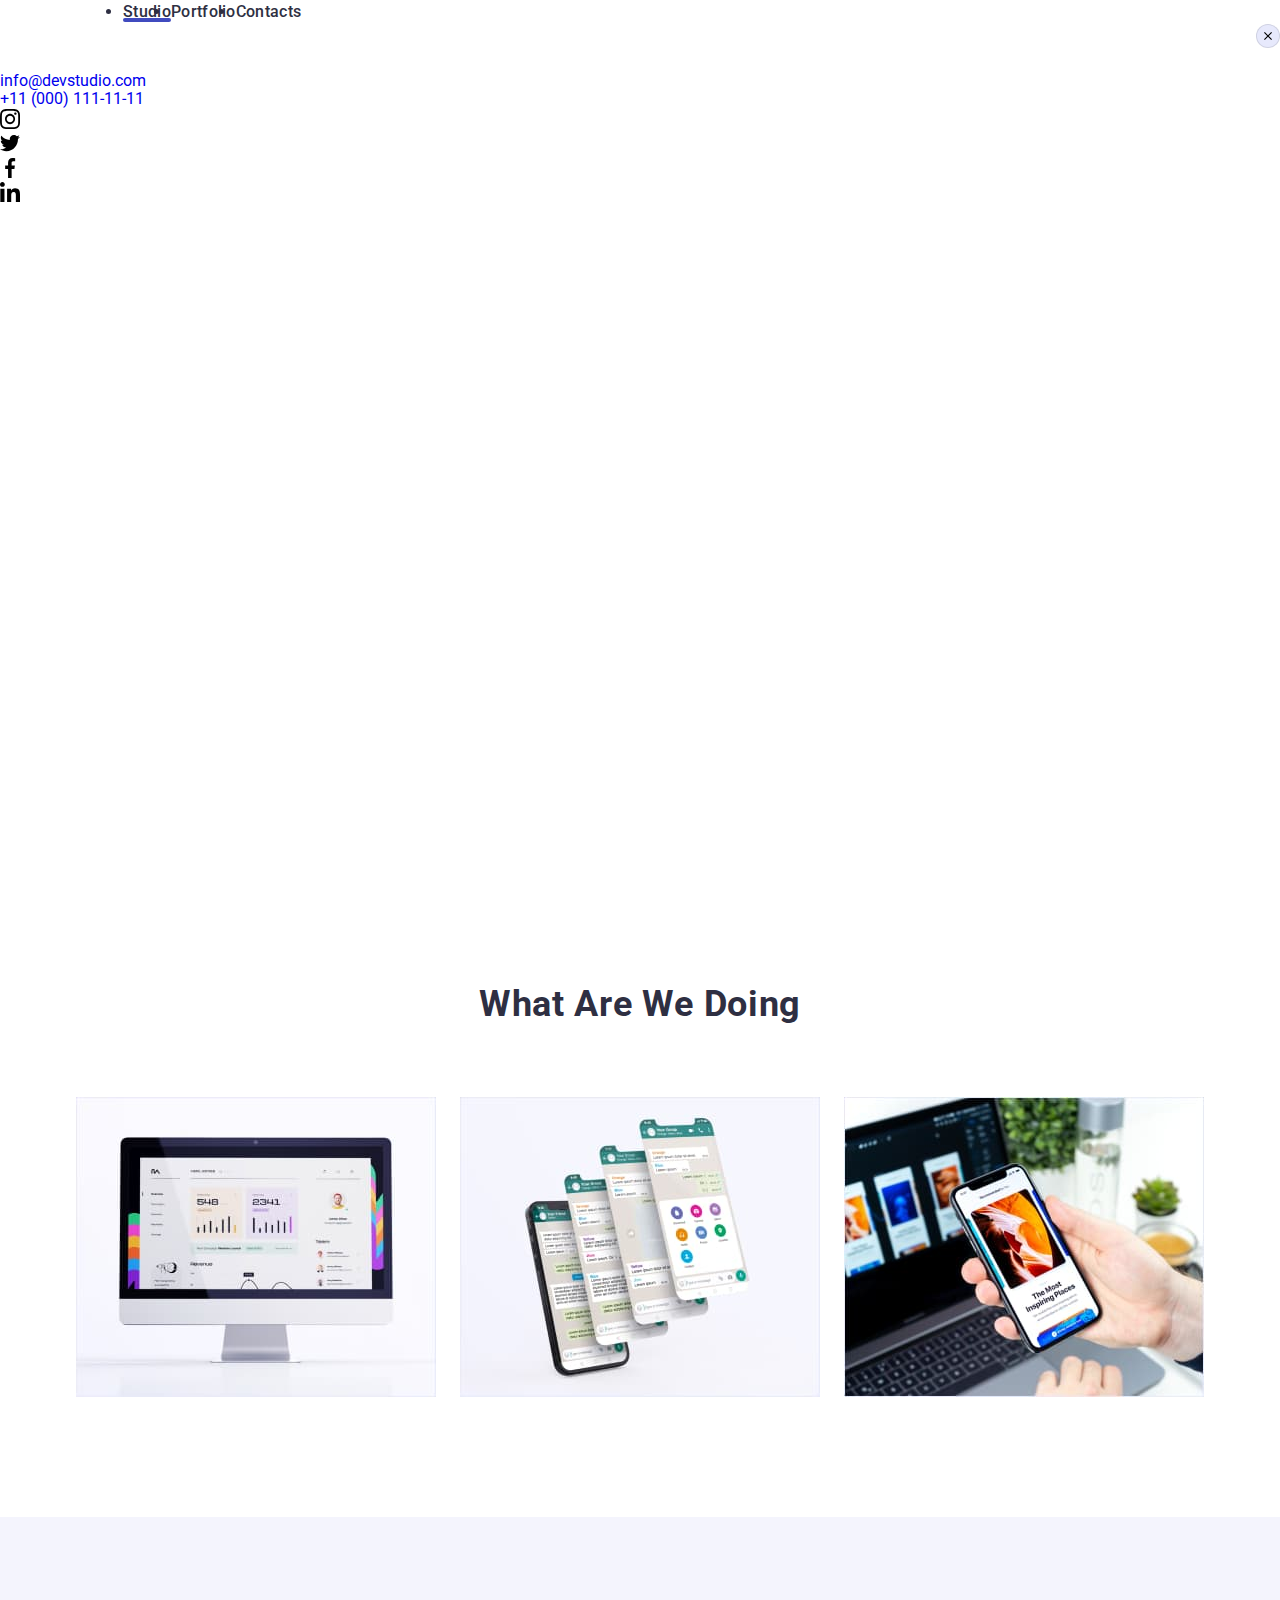
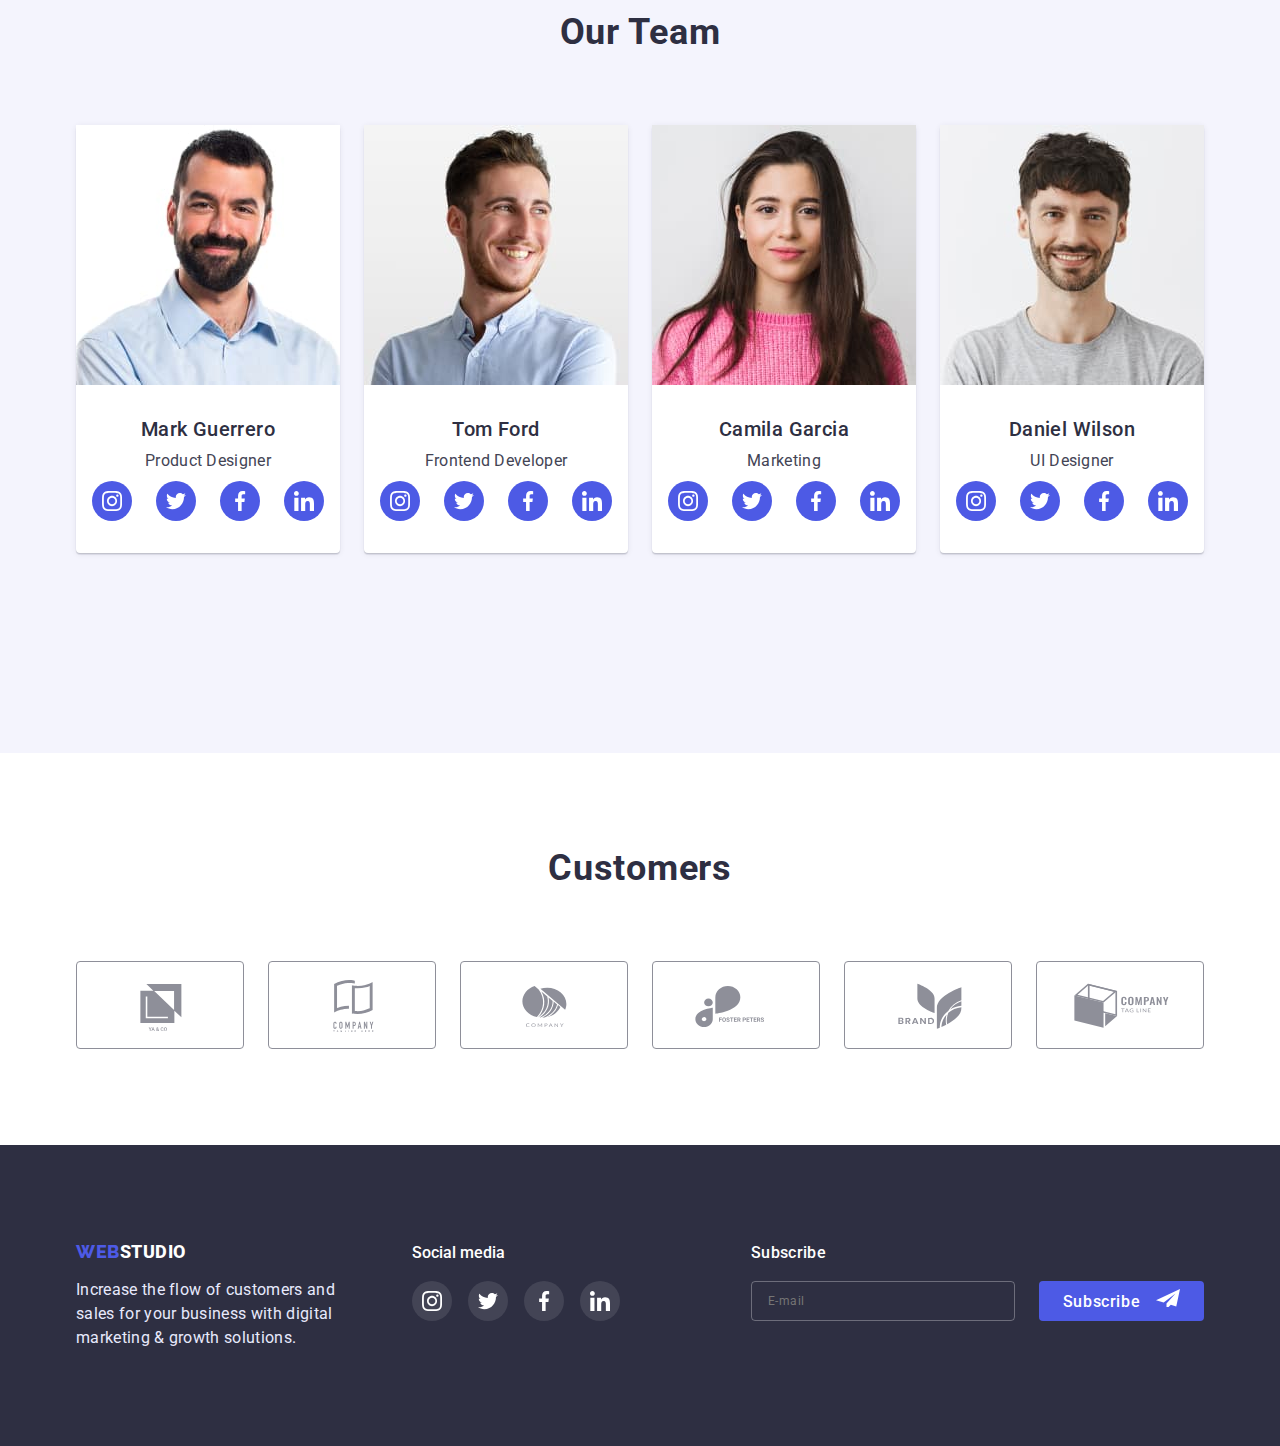
==== commit ab60d7f1: "початок модалки" ====
--- a/index.html
+++ b/index.html
@@ -39,10 +39,64 @@
                 <li><a class="link contact-phone-number" href="tel:+110001111111">+11 (000) 111-11-11</a></li>      
             </ul>
         </div>
+        <div class="mob-menu">
+            <nav>
+                <ul class="mob-menu-list flex-nav">
+                    <li class="mob-menu-item">
+                        <a class="menu-link link current" href="./index.html">Studio</a> </li>
+                    <li class="mob-menu-item">
+                        <a class="menu-link link" href="./portfolio.html">Portfolio</a></li>
+                    <li class="mob-menu-item">
+                        <a class="menu-link link" href="">Contacts</a></li>
+                </ul>
+                <button type="button" data-modal-close class="modal-close">
+                    <svg class="" width="8" height="8">
+                    <use href="./images/icons/modal-close/symbol-defs.svg#icon-close"></use>
+                    </svg>
+                
+            </button>
+            <ul class="list">  
+                <li><a class="link " href="mailto:info@devstudio.com">info@devstudio.com</a></li>
+                <li><a class="link" href="tel:+110001111111">+11 (000) 111-11-11</a></li>      
+            </ul>
+            <ul class="mob-list list">
+                <li class="mob-soc-list">
+                    <a href="" class="mob-soc-link link"> 
+                        <svg class="mob-soc-icon" width="20" height="20">
+                        <use href="./images/icons/soc-link/symbol-defs.svg#icon-instagram"></use>
+                    </svg>   
+                </a>
+                </li>
+                <li class="mob-soc-list">
+                    <a href="" class="mob-soc-link link"> 
+                        <svg class="mob-soc-icon" width="20" height="20">
+                        <use href="./images/icons/soc-link/symbol-defs.svg#icon-twitter"></use>
+                    </svg>   
+                </a>
+                </li>
+                <li class="mob-soc-list">
+                    <a href="" class="mob-soc-link link"> 
+                        <svg class="mob-soc-icon" width="20" height="20">
+                        <use href="./images/icons/soc-link/symbol-defs.svg#icon-facebook"></use>
+                    </svg>   
+                </a>
+                </li>
+                <li class="mob-soc-list">
+                    <a href="" class="mob-soc-link link"> 
+                        <svg class="mob-soc-icon" width="20" height="20">
+                        <use href="./images/icons/soc-link/symbol-defs.svg#icon-linkedin"></use>
+                    </svg>   
+                </a>
+                </li>
+            </ul>
+            </div>
+                
+        </nav>
+        
         </header>
     
 <main>
-    <section class="hero">
+<section class="hero">
         <div class="container box-hero">
         <h1 class="hero-tittle dark-theme">Effective Solutions for Your Business</h1>
         <button class="modal-btn" data-modal-open type="button">Order Service</button>
@@ -71,8 +125,8 @@
             </li>
         </ul>
     </div>
-    </section>
-    <!-- <section class="functions">
+    </section> 
+    <section class="functions">
         <div class="container">
         <h2 class="title-functions ">What are we doing</h2>
             <ul class="list flex">
@@ -81,7 +135,7 @@
                 <li> <a class="link" href=""><img src="./images/what-are-we-doing/display-notebook.jpg" alt="display in front of notebook" width="360"></a></li>
             </ul>
         </div>
-        </section> -->
+        </section>
 
     <section class="team">
         <div class="container-team box-tools">
@@ -291,7 +345,7 @@
 </main>
 
 <footer class="dark-theme footer-bg" >
-    <div class="footer-media">
+    <div class="footer-media container-customer">
         <div class="dark-theme-container">
             <a class="link logo dark-theme" href="./index.html"><span class="first-part-logo">Web</span>Studio</a>
             <p class="info-footer" > Increase the flow of customers and sales for your business with digital marketing & growth solutions.</p>
--- a/css/styles.css
+++ b/css/styles.css
@@ -189,9 +189,9 @@
     color: #404BBF;
 }
 
-.contact-phone-number{
-    /* margin-left: 40px; */
-}
+/* .contact-phone-number{
+    
+} */
 
 /* =============/HEADER ============= */
 
@@ -238,34 +238,33 @@
 .logo.dark-theme{
     padding-top: 0;
     padding-bottom: 0;
-    margin-bottom: 16px;
+    justify-content: center;
 }
 /* ================FOOTER=========== */
 .footer-bg{
     background-color:var(--primary-text-color);  
-    padding-top: 100px;
-    padding-bottom: 100px;}
+    padding-top: 96px;
+    padding-bottom: 96px;}
 
 
 .dark-theme-container{
     width: 264px;
-    /* margin-right: auto; */
-    padding-left: 15px;
-    padding-right: 15px;
-    
-}  
-
-.footer-media{
-    width: 1158px;
-    padding-left: 15px;
-    padding-right: 15px;
+    /* margin-right: 120px; */
     margin-left: auto;
     margin-right: auto;
-    justify-content:flex-start;
-
-    gap: 120px;
-
-    display: flex;
+    margin-bottom: 72px;
+}  
+
+.footer-media{
+    /* width: 1158px; */
+    /* padding-left: 15px;
+    padding-right: 15px; */
+    /* margin-left: auto;
+    margin-right: auto; */
+    
+    /* gap: 120px; */
+
+    display: block;
 /* outline: 1px solid red; */
 align-items: baseline;
 }
@@ -276,6 +275,7 @@
     font-weight: 500;
     font-size: 16px;
     line-height: 1.5;
+    text-align: center;
 }
 
 
@@ -284,8 +284,7 @@
     line-height: 1.5;
     letter-spacing: 0.02em;
     color: #E7E9FC;
-    width: 264px;
-    margin-top: 18px;
+    margin-top: 16px;
 
     transition-property: color;
     transition-duration: 250ms;
@@ -338,13 +337,13 @@
     }
 
     .subscribe{
-        min-width: 455px;
+        /* min-width: 453px; */
         /* outline: 1px solid red; */
-
-        display: flex;
-        flex-direction: column;
-
-        margin-left: -40px;
+        display: block;
+        text-align: center;
+        /* flex-direction: column; */
+
+
     }
 
     .title-subscribe{
@@ -358,13 +357,10 @@
         color: #FFFFFF;
     }
 
-    .form-subscribe{
-        display: flex;
-        gap: 24px;
-    }
+    
 
     .subscribe-input{
-        width: 264px;
+        width: 290px;
         height: 40px;
         
         border-radius: 4px;
@@ -377,7 +373,7 @@
         letter-spacing: 0.04em;        
         color: rgb(255, 255, 255, 0.6);
         padding-left: 16px;
-
+        margin-bottom: 16px;
     } 
     .btn-with-icon{
  position: relative;
@@ -424,7 +420,14 @@
 
 
 /*=================/COMPONENTS======== */
-
+.mob-menu{
+    position: fixed;
+    top: 0;
+    width: 100%;
+    height: 100vh;
+    background-color: #ffffff; 
+    
+}
 /* ================HERO=========== */
 .hero{
     max-width: 1440px;
@@ -539,12 +542,12 @@
 }
 
 .main-flex-tools{
-    align-items:flex-start;
-    display: flex;
+align-items:flex-start;
+display: flex;
 flex-wrap: wrap;
 gap: 24px;
-  row-gap: 24px;
-row-gap: 72px;
+row-gap: 24px;
+/* row-gap: 72px; */
 justify-content: center;
 
 }
@@ -889,9 +892,12 @@
 } */
 
 .social-media{
-    min-width: 96px;
-
+    min-width: 208px;
+    /* margin-right: 80px; */
+    margin-left: auto;
+    margin-right: auto;
     /* outline: 1px solid red; */
+    margin-bottom: 72px;
 }
 
     /* ================/PORTFOLIO=========== */
@@ -1133,8 +1139,12 @@
     .container-tools {
       max-width: 319px;
     }
-    /* .container-customer{
-        max-width: 319px;   
-    } */
-}
-
+    @media screen and (max-width: 1199px)
+{
+    section.functions{
+        display: none;}
+       } 
+
+   
+}
+
--- a/css/mobile.css
+++ b/css/mobile.css
@@ -1,5 +1,6 @@
 @media screen and (min-width: 480px) {
-    .container-team{
+    
+.container-team{
         max-width: 294px;
 }
 .container-tools{
@@ -7,11 +8,12 @@
 .container-customer{
     width: 426px;
 }
+.container
 .customers-item{
     width: calc((100% - 16px) / 2);
     
     }
-    .header-flex{
+.header-flex{
         display: block;
     }
 .hero-tittle{   
@@ -28,8 +30,10 @@
       background-image: linear-gradient(rgba(46, 47, 66, 0.7), rgba(46, 47, 66, 0.7)), url(../images/hero-bg/Dark-bg-tab-2x.jpg);
 }
 }
-    .section-description{    
+.section-description{    
         font-size: 16px;
     }
-    
+.subscribe-input {
+        width: 398px;}
+
 }--- a/css/tablet.css
+++ b/css/tablet.css
@@ -10,6 +10,7 @@
     .container-customer{
             width: 582px;
         }
+        
 .header-flex{
             display: flex;
         }
@@ -98,6 +99,29 @@
 .customers-item{
     width: calc((100% - 48px) / 3);
 }
+.logo.dark-theme{
+    padding-top: 0;
+    padding-bottom: 0;
+    justify-content: left;
+}
 
-    }
+.dark-theme-container{
+    margin-left: 0;
+    margin-right: 0;
+}
+.footer-media {
+  display: flex;
+  flex-wrap: wrap;
+}
+.subscribe {
 
+    text-align: left;
+}
+.title-media{
+    text-align: left;
+}
+.social-media{
+    margin-left: 72px;
+}
+
+}--- a/css/desktop.css
+++ b/css/desktop.css
@@ -1,12 +1,12 @@
 @media screen and (min-width: 1200px) {
 .container-team{
-        width: 1158px;
+        max-width: 1158px;
 }
 .container-tools, .container{
     max-width: 1158px;}
 
 .container-max{
-    width: 1200px;
+    width: 1158px;
 }
 .container-customer{
     width: 1158px;
@@ -36,6 +36,7 @@
 .custom-list{
                 justify-content: center;
                 row-gap: 0px;
+                gap: 24px;
             }
 .modal-btn {
                 margin-top: 48px;
@@ -85,4 +86,39 @@
     font-size: 20px;
     line-height: 1.2;
 }
+.footer-media{
+    display: flex;
+    justify-content:flex-start;
+    align-items: baseline;
+
+}
+.subscribe{
+    min-width: 453px;
+    /* outline: 1px solid red; */
+    display: flex;
+    flex-direction: column;
+
+}
+.form-subscribe{
+    display: flex;
+    gap: 24px;
+}
+.subscribe-input {
+    width: 264px;
+}
+.title-functions .list.flex{
+    flex-wrap: :nowrap;
+}
+/* .flex{
+flex-wrap: :nowrap;
+  } */
+  .dark-theme-container{
+    margin-bottom: 0;
+  }
+  .social-media{
+    margin-bottom: 0;
+  }
+  .subscribe-input{
+    margin-bottom: 0;
+  }
 }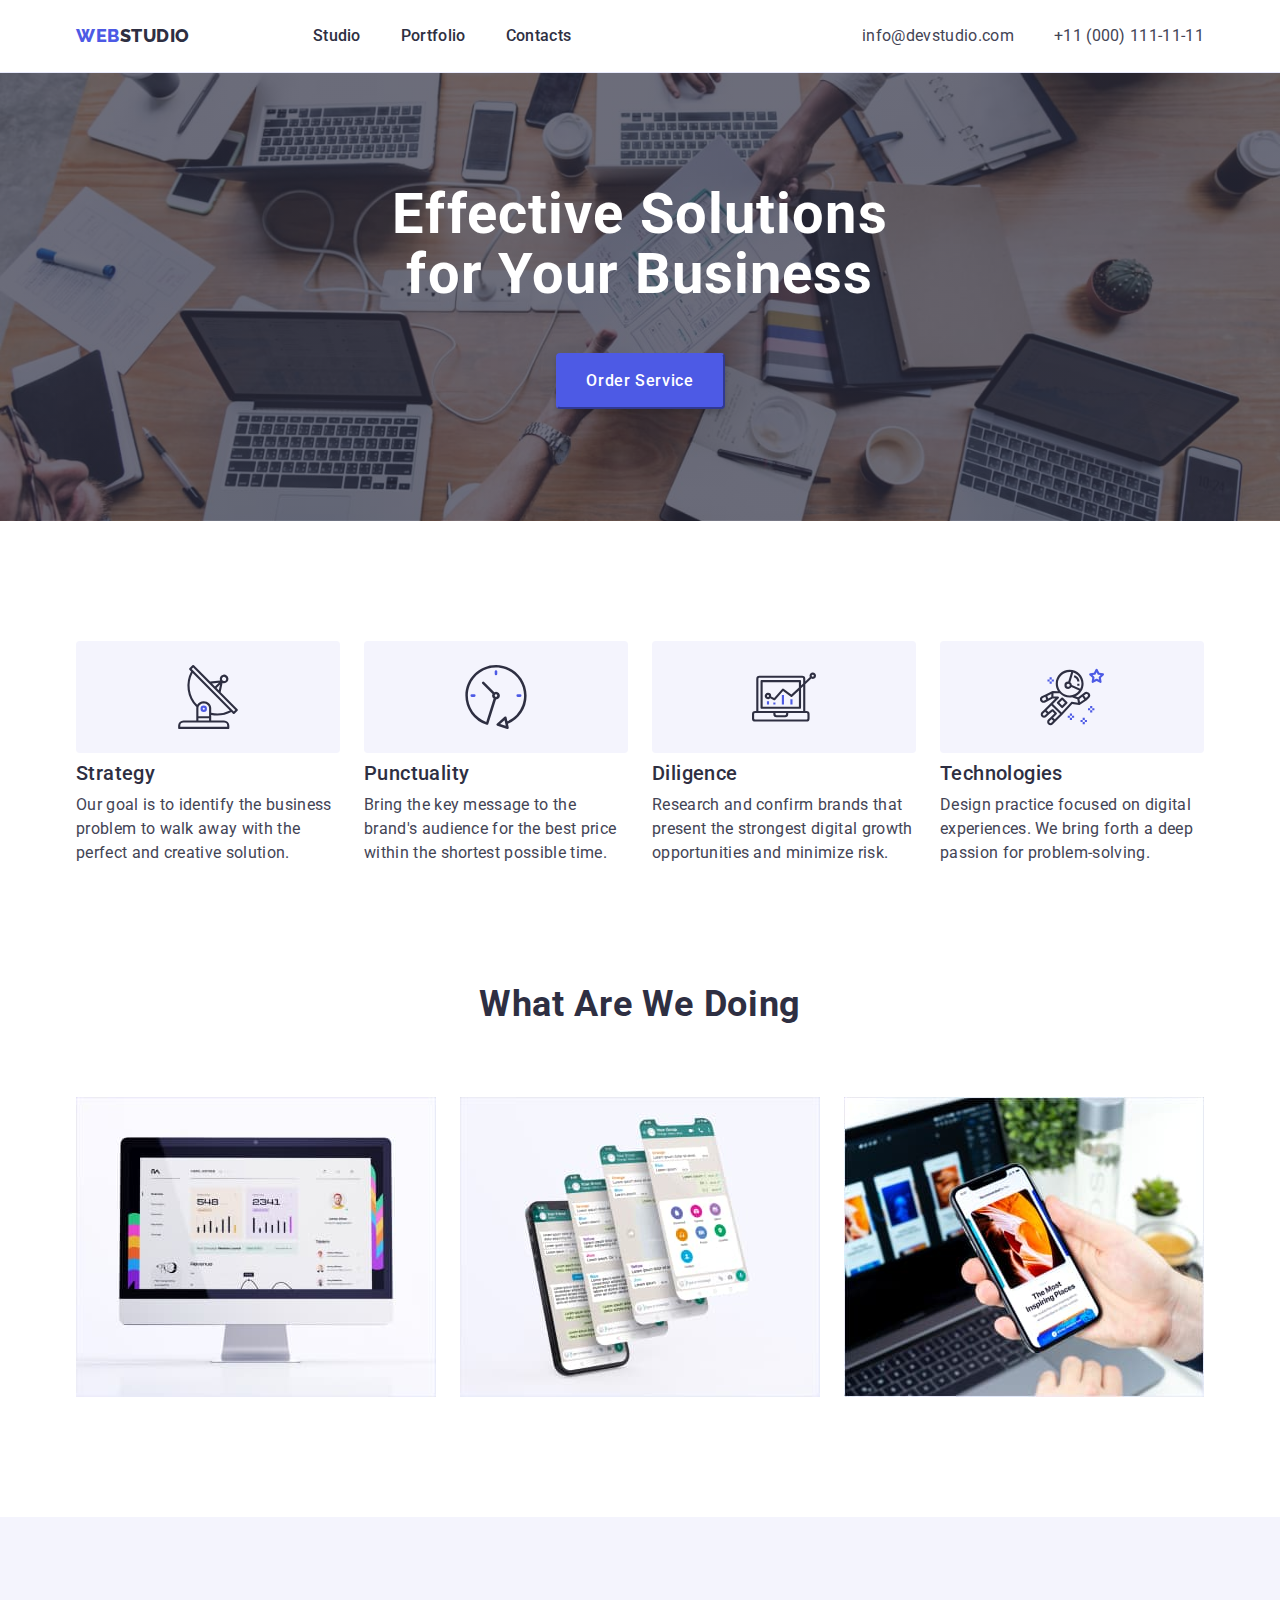
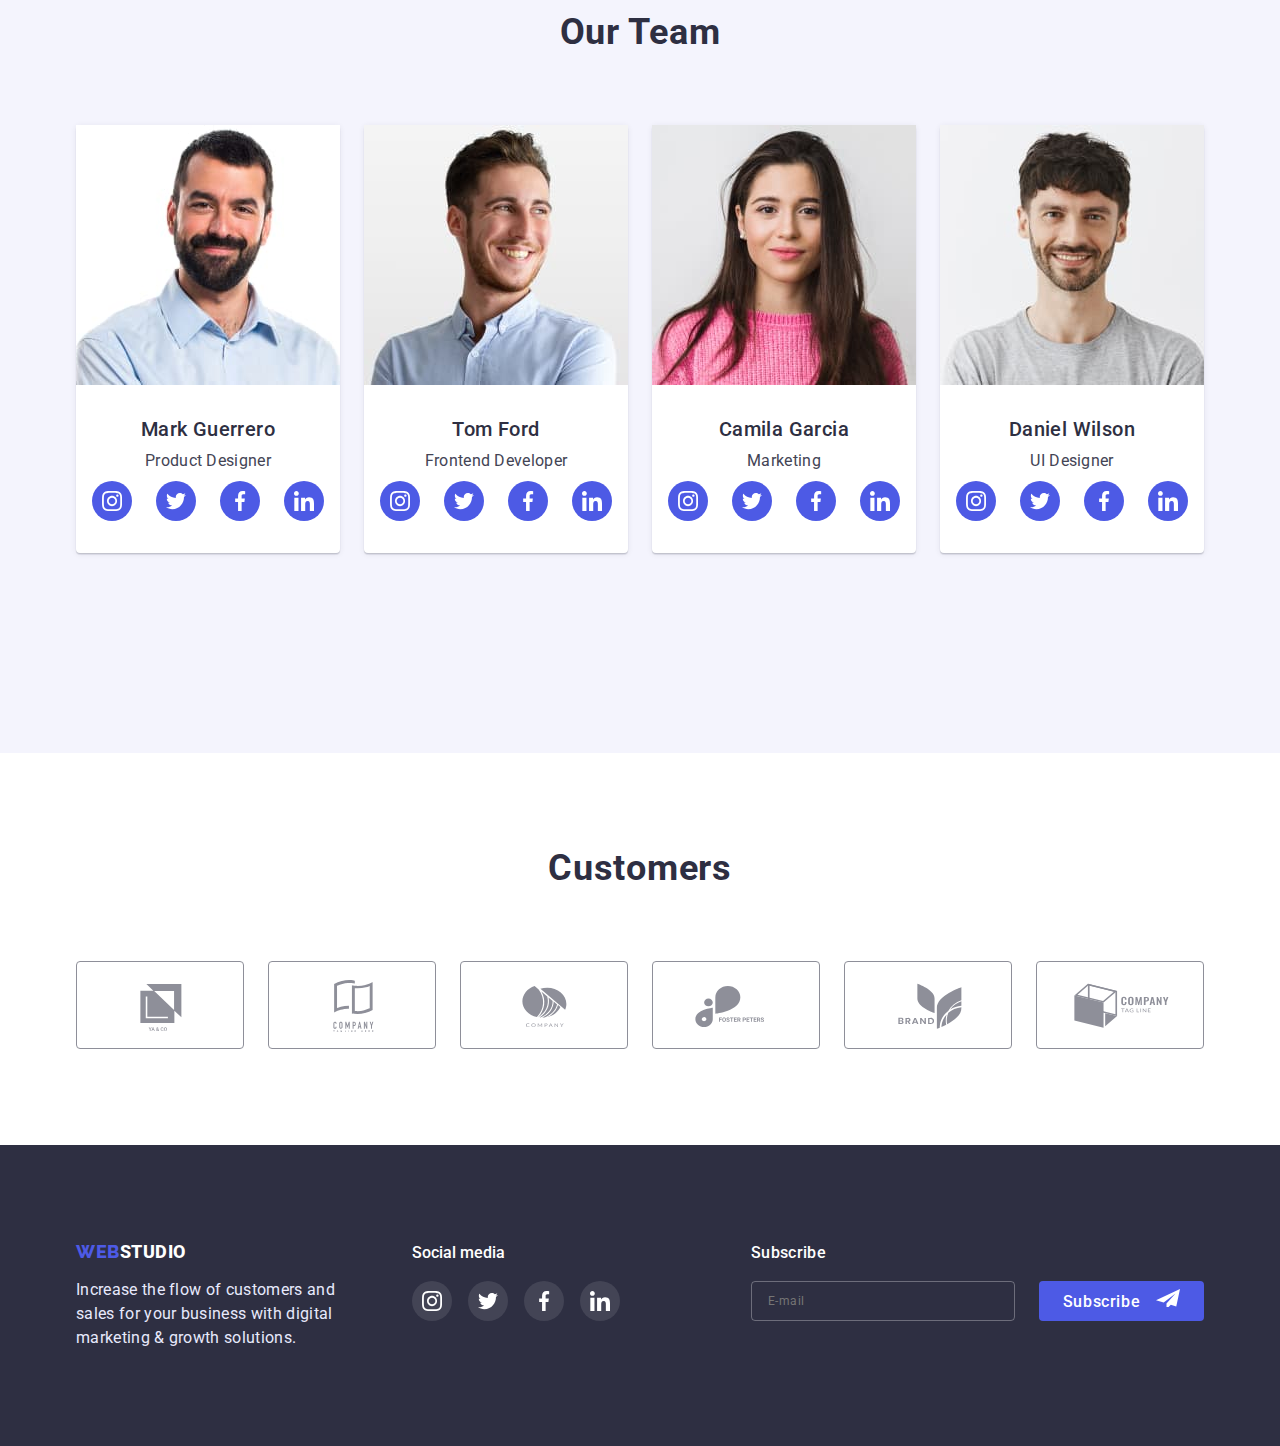
==== commit e1585822: "menu-java" ====
--- a/index.html
+++ b/index.html
@@ -29,7 +29,8 @@
                     <li class="menu-item">
                         <a class="menu-link link" href="">Contacts</a></li>
                 </ul>
-                    <button class="btn-hamburger-link" type="button"><svg class="btn-hamburger-icon" width="32" height="22">
+                    <button class="btn-hamburger-link" type="button" data-menu-open>
+                        <svg class="btn-hamburger-icon" width="32" height="22">
                         <use href="./images/icons/modal-close/symbol-defs.svg#icon-charm_menu-hamburger"></use>
                     </svg>
                     </button>
@@ -39,26 +40,28 @@
                 <li><a class="link contact-phone-number" href="tel:+110001111111">+11 (000) 111-11-11</a></li>      
             </ul>
         </div>
-        <div class="mob-menu">
-            <nav>
-                <ul class="mob-menu-list flex-nav">
-                    <li class="mob-menu-item">
-                        <a class="menu-link link current" href="./index.html">Studio</a> </li>
-                    <li class="mob-menu-item">
-                        <a class="menu-link link" href="./portfolio.html">Portfolio</a></li>
-                    <li class="mob-menu-item">
-                        <a class="menu-link link" href="">Contacts</a></li>
-                </ul>
-                <button type="button" data-modal-close class="modal-close">
+        <div class="mob-menu is-hidden" data-menu>
+            <div class="container-menu">
+        <div>
+                <button  class="mob-modal-close" data-menu-close type="button">
                     <svg class="" width="8" height="8">
                     <use href="./images/icons/modal-close/symbol-defs.svg#icon-close"></use>
-                    </svg>
-                
+                    </svg>                
             </button>
-            <ul class="list">  
-                <li><a class="link " href="mailto:info@devstudio.com">info@devstudio.com</a></li>
-                <li><a class="link" href="tel:+110001111111">+11 (000) 111-11-11</a></li>      
-            </ul>
+            <nav>
+                <ul class="mob-menu-list mob-flex-nav list ">
+                    <li class="mob-menu-item">
+                        <a class="mob-menu-link link current" href="./index.html">Studio</a> </li>
+                    <li class="mob-menu-item">
+                        <a class="mob-menu-link link" href="./portfolio.html">Portfolio</a></li>
+                    <li class="mob-menu-item">
+                        <a class="mob-menu-link link" href="">Contacts</a></li>
+                </ul>
+            </nav>
+        </div> 
+        <div>   
+                <a class="link mob-menu-tel" href="tel:+110001111111">+11 (000) 111-11-11</a> 
+                <a class="link mob-menu-mail  " href="mailto:info@devstudio.com">info@devstudio.com</a> 
             <ul class="mob-list list">
                 <li class="mob-soc-list">
                     <a href="" class="mob-soc-link link"> 
@@ -89,10 +92,12 @@
                 </a>
                 </li>
             </ul>
-            </div>
+            
                 
-        </nav>
         
+    </div>
+    </div>
+    </div>
         </header>
     
 <main>
@@ -497,6 +502,7 @@
     </div>
         </div>
 <script src="./js/modal.js"></script>
+<script src="./js/menu.js"></script>
 </body>
 </html>
 
--- a/css/styles.css
+++ b/css/styles.css
@@ -131,7 +131,7 @@
 
 }
 
-.current::after{
+/* .current::after{
     content: '';
     position: absolute;
     left: 0;
@@ -140,7 +140,7 @@
     height: 4px;
     border-radius: 2px;
     background-color:  #404BBF;
-}
+} */
 
 .btn-hamburger-link{
     background-color: #FFFFFF;
@@ -426,8 +426,116 @@
     width: 100%;
     height: 100vh;
     background-color: #ffffff; 
-    
-}
+    padding-top: 80px;
+    padding-bottom: 40px;
+    padding-left: 40px;
+    padding-right: 24px;
+  }
+.container-menu{
+    padding-left: 15px;
+    padding-right: 15px;
+    margin-left: auto;
+    margin-right: auto;
+}
+  .mob-menu > .container-menu{
+    height: 100%;
+    display: flex;
+    flex-direction: column;
+    justify-content: space-between;
+    /* overflow-y: auto; */
+  }
+  .mob-modal-close{
+    width: 24px;
+    height: 24px; 
+    border-radius: 50%;
+    display: flex;
+    justify-content: center;
+    align-items: center;
+    margin-left: auto;
+    background-color: #E7E9FC;
+    border: 1px solid rgba(0, 0, 0, 0.1);
+    margin-bottom: 24px;
+    fill: #000000;
+  }
+  .mob-modal-close:is(:hover, :focus){
+    fill: #ffffff;
+    background-color:#404BBF;
+  }
+/* .mob-menu-list{
+
+} */
+
+.mob-menu-item:not(:last-child){
+    margin-bottom: 40px;
+}
+
+.mob-menu-link{
+    font-family: var(--primary-font);
+    font-weight: 700;
+    font-size: 36px;
+    line-height: 1.11;
+    letter-spacing: 0.02em;
+    text-transform: capitalize;
+    color: #2E2F42;
+}
+
+.mob-soc-link:is(:hover, :focus){
+    background-color: #404BBF;}
+
+.mob-menu-tel{
+    font-family: var(--primary-font);
+    font-weight: 600;
+    font-size: 23px;
+    line-height: 1.11;
+    text-transform: capitalize;
+    color: #434455;
+    margin-bottom: 40px;
+    display: block;
+    transition-property: background-color;
+    transition-duration: 250ms;
+    transition-timing-function: cubic-bezier(0.4, 0, 0.2, 1);
+}
+.mob-menu-tel:is(:hover, :focus),
+.mob-menu-mail:is(:hover, :focus){
+    color: #4D5AE5;
+}
+.mob-menu-mail{
+    font-family: var(--primary-font);
+    font-weight: 500;
+    font-size: 20px;
+    line-height: 1.2;
+    letter-spacing: 0.02em;
+    color: #434455;
+}
+.mob-list{
+    display: flex;
+    /* justify-content: center; */
+    gap: 23px;
+    margin-top: 48px;
+}
+.mob-soc-list{
+    width: 40px;
+    height: 40px;
+}
+.mob-soc-link {
+    width: 100%;
+    height: 100%;
+    background-color: #4D5AE5;
+    display: flex;
+    align-items: center;
+    justify-content: center;
+    border-radius: 50%;
+    transition-property: background-color;
+    transition-duration: 250ms;
+    transition-timing-function: cubic-bezier(0.4, 0, 0.2, 1);
+}
+.mob-menu-link:is(:hover, :focus){
+    color: #404BBF;
+}
+.mob-soc-icon{
+    fill: #ffffff;
+}
+
 /* ================HERO=========== */
 .hero{
     max-width: 1440px;
@@ -551,8 +659,6 @@
 justify-content: center;
 
 }
-
-.row-two{width: (100%-);}
 
 .team-bg{
     background-color: var(--white-font);
--- a/css/mobile.css
+++ b/css/mobile.css
@@ -3,7 +3,7 @@
 .container-team{
         max-width: 294px;
 }
-.container-tools{
+.container-tools, .container-menu{
     max-width: 396px;}
 .container-customer{
     width: 426px;
@@ -35,5 +35,9 @@
     }
 .subscribe-input {
         width: 398px;}
-
+.mob-menu-tel{
+            font-size: 36px;}
+.mob-list{
+                display: flex;
+                gap: 56px;}
 }--- a/css/tablet.css
+++ b/css/tablet.css
@@ -2,7 +2,7 @@
     .container-team{
         max-width: 582px;
     }
-    .container-tools{
+    .container-tools, .container-menu{
         max-width: 736px;}
     .container{
             max-width: 736px;
--- a/css/desktop.css
+++ b/css/desktop.css
@@ -2,7 +2,7 @@
 .container-team{
         max-width: 1158px;
 }
-.container-tools, .container{
+.container-tools, .container, .container-menu{
     max-width: 1158px;}
 
 .container-max{
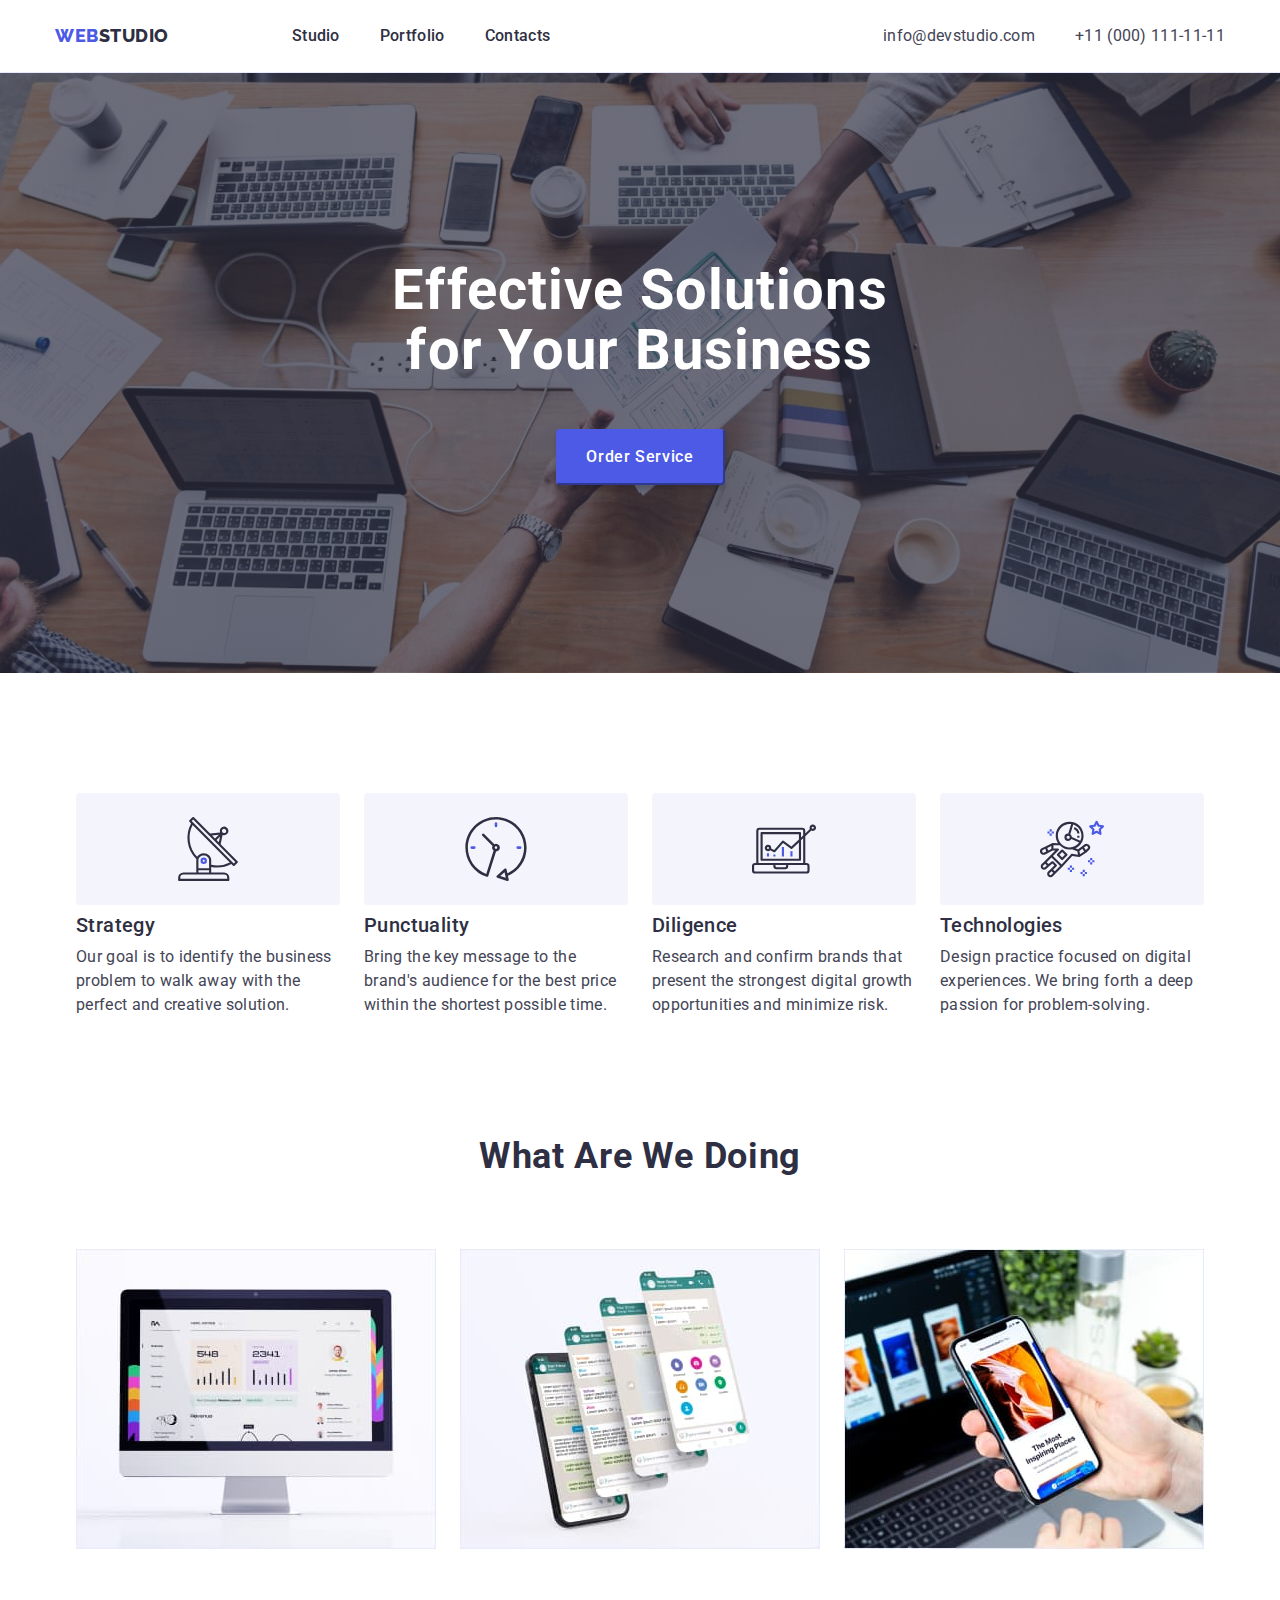
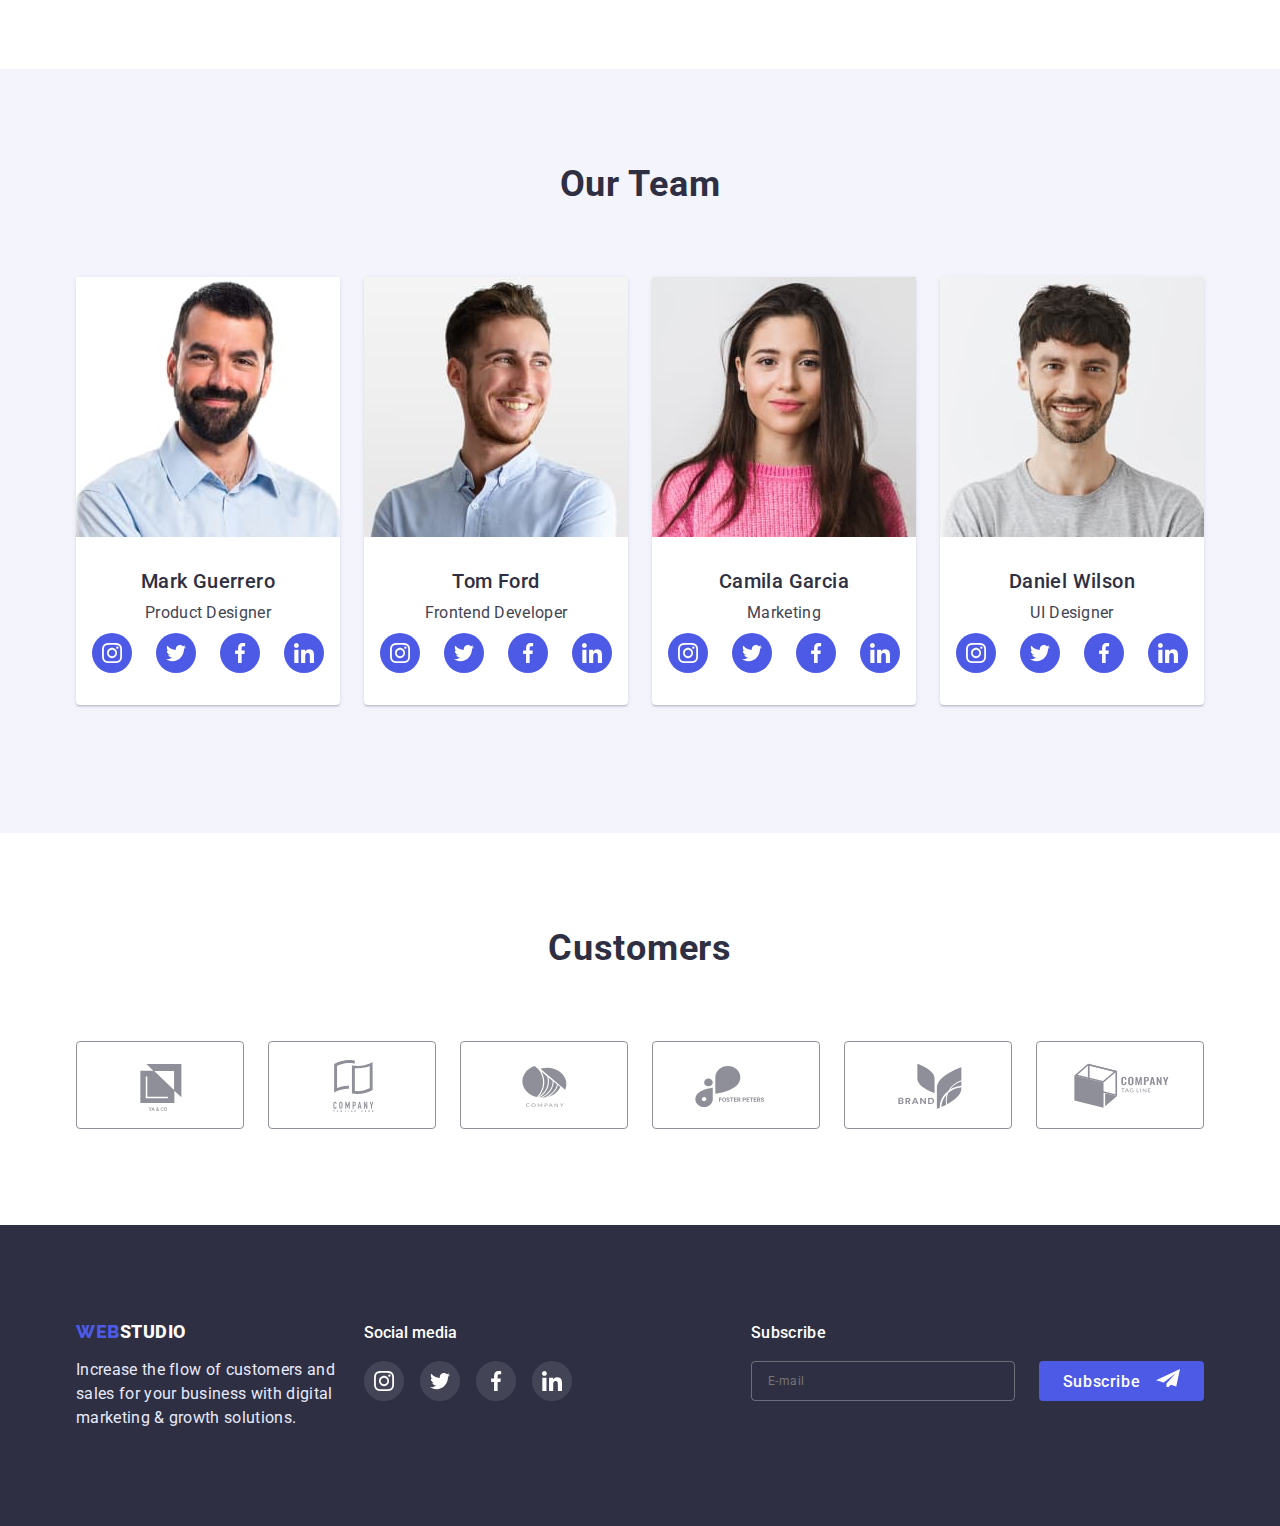
==== commit 4b06ada3: "після правок дз7" ====
--- a/index.html
+++ b/index.html
@@ -17,7 +17,7 @@
 <body>
 
         <header class="main-header">
-            <div class="container header-flex">
+            <div class="container-header header-flex">
             <nav class="menu  flex-box-nav">
                 <a class="link logo " href="./index.html"><span class="first-part-logo ">Web</span>Studio</a>
                 
--- a/css/styles.css
+++ b/css/styles.css
@@ -56,6 +56,13 @@
     margin-left: auto;
     margin-right: auto; 
 }
+.container-header{
+    padding-left: 15px;
+    padding-right: 15px;
+    margin-left: auto;
+    margin-right: auto; 
+    max-width: 320px;
+}
 .flex{
     display: flex;
     flex-wrap: wrap;
@@ -74,6 +81,7 @@
 .header-flex{
     display: block;
 }
+
 
 .flex-box-nav{
     display: flex;
@@ -426,10 +434,10 @@
     width: 100%;
     height: 100vh;
     background-color: #ffffff; 
-    padding-top: 80px;
+    padding-top: 24px;
     padding-bottom: 40px;
     padding-left: 40px;
-    padding-right: 24px;
+    padding-right: 9px;
   }
 .container-menu{
     padding-left: 15px;
@@ -666,9 +674,13 @@
     box-shadow: 0px 1px 6px rgba(46, 47, 66, 0.08), 
     0px 1px 1px rgba(46, 47, 66, 0.16),
     0px 2px 1px rgba(46, 47, 66, 0.08);
-    margin-bottom: 72px;
-
-}
+    /* margin-bottom: 72px; */
+
+}
+
+/* .team-bg:last-child {
+    margin-bottom: 0;
+  } */
 
 
 .team-list{
@@ -1051,7 +1063,7 @@
     left:50%;
 
     transform: translate(-50%, -50%) scale(1);
-    width: 408px;
+    width: 295px;
     min-height: 576px;
     background-color: #FCFCFC;
     box-shadow: 0px 1px 1px rgba(0, 0, 0, 0.14), 0px 1px 3px rgba(0, 0, 0, 0.12), 0px 2px 1px rgba(0, 0, 0, 0.2);
@@ -1089,7 +1101,7 @@
 .modal-title{
     font-family: var(--primary-font);
     font-weight: 500;
-    font-size: 16px;
+    font-size: 11px;
     line-height: 1.5;
     letter-spacing: 0.02em;
     color: #2E2F42;
@@ -1179,7 +1191,7 @@
 
 } */
 .check-text{
-    font-size: 12px;
+    font-size: 8px;
     line-height: 1.33;
     letter-spacing: 0.04em;
     color: #757575;
--- a/css/mobile.css
+++ b/css/mobile.css
@@ -11,10 +11,13 @@
 .container
 .customers-item{
     width: calc((100% - 16px) / 2);
-    
-    }
+        }
+        .container-header{
+max-width: 428px;          
+        }        
 .header-flex{
         display: block;
+
     }
 .hero-tittle{   
         font-size: 36px;
@@ -40,4 +43,11 @@
 .mob-list{
                 display: flex;
                 gap: 56px;}
+.modal{
+        width: 408px;
+                }
+.check-text{
+        font-size: 12px;}
+        .modal-title{
+        font-size: 16px;}
 }--- a/css/tablet.css
+++ b/css/tablet.css
@@ -89,6 +89,10 @@
         background-image: linear-gradient(rgba(46, 47, 66, 0.7), rgba(46, 47, 66, 0.7)), url(../images/hero-bg/people-office-bg-2x.jpg);
   }
 }
+.container-header{
+    max-width: 736px;          
+            } 
+
 .tools-flex{
     width: calc((100% - 24px) / 2);
     margin-bottom: 0px;
@@ -99,6 +103,10 @@
 .customers-item{
     width: calc((100% - 48px) / 3);
 }
+
+.custom-list{
+    gap:24px;}
+
 .logo.dark-theme{
     padding-top: 0;
     padding-bottom: 0;
@@ -121,7 +129,7 @@
     text-align: left;
 }
 .social-media{
-    margin-left: 72px;
+    margin-left: 24px;
 }
 
 }--- a/css/desktop.css
+++ b/css/desktop.css
@@ -11,6 +11,9 @@
 .container-customer{
     width: 1158px;
 }
+.container-header{
+    max-width: 1200px;          
+            } 
 .header-flex{
     display: flex;
     justify-content: space-between;
@@ -22,7 +25,10 @@
     .contact-phone-number {
         margin-left: 40px;
 }
-
+.hero{
+    padding-top: 188px;
+    padding-bottom: 188px;
+}
 .flex-contact {
         display: flex;
         justify-content: flex-end;
@@ -81,6 +87,10 @@
 .main-flex-tools .tools-flex:nth-child(3){
     width: 267px;
 }
+
+.custom-list{
+    gap:24px;}
+
 .title-tools{
     text-align: left;
     font-size: 20px;
